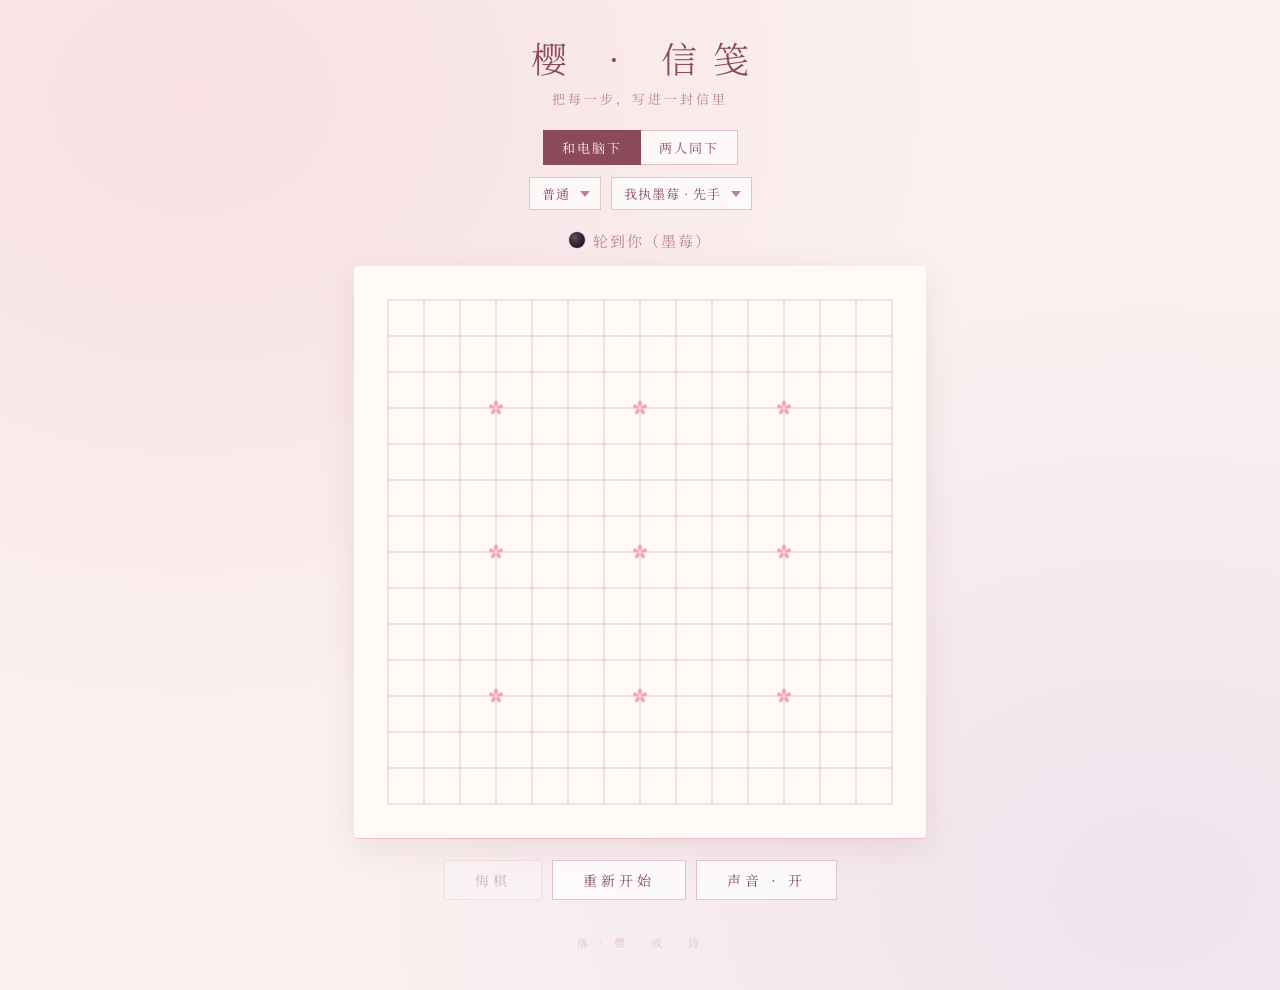
==== index.html @ c0c696ba "落子声换成真实录音「珍珠 · 单响」，胜利声换成八音盒小旋律 - 去掉程序合成的 clack/chime，改用 Freesound CC0 录音（来源登记在 sounds/CREDITS.md） - " ====
<!DOCTYPE html>
<html lang="zh-CN">
<head>
<meta charset="UTF-8">
<meta name="viewport" content="width=device-width, initial-scale=1.0">
<title>樱 · 信笺 · 五子棋</title>
<meta name="description" content="一盘樱花信笺风格的五子棋，可以和电脑下，也可以两人同下。">
<meta name="theme-color" content="#fbf1f0">
<link rel="icon" href="data:image/svg+xml,%3Csvg xmlns='http://www.w3.org/2000/svg' viewBox='0 0 64 64'%3E%3Ccircle cx='32' cy='32' r='26' fill='%236e2240'/%3E%3Cellipse cx='24' cy='22' rx='8' ry='5' fill='%23ffdcea' opacity='.5' transform='rotate(-30 24 22)'/%3E%3C/svg%3E">
<link href="https://fonts.googleapis.com/css2?family=Noto+Serif+SC:wght@300;400;600&display=swap" rel="stylesheet">
<style>
*,*::before,*::after{margin:0;padding:0;box-sizing:border-box}
:root{--bg:#fbf1f0;--ink:#8a4a5c;--soft:#b98593;--line:#e6c3ca;--btn:#8a4a5c;--btnInk:#fbf1f0}
body{min-height:100vh;display:flex;flex-direction:column;align-items:center;padding:36px 16px 40px;overflow-x:hidden;
  background:var(--bg);color:var(--ink);font-family:'Noto Serif SC','Songti SC',serif;
  background-image:radial-gradient(ellipse at 15% 10%,rgba(240,190,200,.35),transparent 50%),radial-gradient(ellipse at 90% 90%,rgba(220,200,230,.35),transparent 50%);
  animation:fadein .9s ease both}
@keyframes fadein{from{opacity:0;transform:translateY(8px)}to{opacity:1;transform:none}}
.title{font-size:36px;font-weight:300;letter-spacing:16px;text-indent:16px;user-select:none;line-height:1.2;text-align:center}
.sub{font-size:13px;letter-spacing:3px;color:var(--soft);margin:10px 0 22px;text-align:center}
.controls{display:flex;flex-direction:column;align-items:center;gap:12px;margin-bottom:16px}
.seg{display:flex}
.seg button{font-family:inherit;font-size:13px;letter-spacing:2px;padding:7px 18px;border:1.5px solid var(--line);background:rgba(255,255,255,.7);color:var(--ink);cursor:pointer;transition:background .2s,color .2s;border-radius:0}
.seg button+button{border-left:none}
.seg button.on{background:var(--btn);color:var(--btnInk);border-color:var(--btn)}
.subrow{display:flex;gap:10px;flex-wrap:wrap;justify-content:center}
select{font-family:inherit;font-size:13px;letter-spacing:1px;color:var(--ink);background:rgba(255,255,255,.7);border:1.5px solid var(--line);padding:6px 30px 6px 12px;cursor:pointer;appearance:none;-webkit-appearance:none;border-radius:0;
  background-image:url("data:image/svg+xml,%3Csvg xmlns='http://www.w3.org/2000/svg' width='10' height='6'%3E%3Cpath d='M0 0l5 6 5-6z' fill='%23b98593'/%3E%3C/svg%3E");background-repeat:no-repeat;background-position:right 10px center}
select:focus{outline:none;border-color:var(--ink)}
.status{height:28px;font-size:15px;letter-spacing:2px;color:var(--soft);margin-bottom:12px;display:flex;align-items:center;gap:8px;user-select:none}
.status.win{color:var(--ink);font-size:17px}
.dot{width:16px;height:16px;border-radius:50%;display:inline-block;box-shadow:0 0 0 1px rgba(0,0,0,.08)}
.dot.p1{background:radial-gradient(circle at 35% 35%,#6d4a63,#3e2235 45%,#1c0c17)}
.dot.p2{background:radial-gradient(circle at 35% 35%,#fffdfb,#f6eeee 50%,#d3c4cf)}
.thinking{display:inline-flex;gap:3px;margin-left:2px}
.thinking i{width:4px;height:4px;border-radius:50%;background:var(--soft);animation:blink 1.2s infinite}
.thinking i:nth-child(2){animation-delay:.2s}.thinking i:nth-child(3){animation-delay:.4s}
@keyframes blink{0%,80%,100%{opacity:.2}40%{opacity:1}}
.frame{padding:12px;background:#fffaf8;border-radius:4px;box-shadow:0 1px 0 #e6c3ca,0 10px 34px rgba(140,70,90,.12)}
#board{display:block;width:min(calc(100vw - 56px),548px);height:auto;cursor:pointer;touch-action:manipulation;border-radius:2px}
.actions{display:flex;gap:10px;margin-top:22px;flex-wrap:wrap;justify-content:center}
.restart{font-family:inherit;font-size:14px;letter-spacing:4px;padding:9px 30px;border:1.5px solid var(--line);background:rgba(255,255,255,.7);color:var(--ink);cursor:pointer;transition:background .2s,color .2s}
@media(max-width:440px){.restart{padding:8px 16px;letter-spacing:2px;font-size:13px}}
.restart:disabled{opacity:.35;cursor:default}
.restart:not(:disabled):hover{background:var(--btn);color:var(--btnInk);border-color:var(--btn)}
.footer{margin-top:34px;font-size:11px;letter-spacing:4px;color:var(--line);user-select:none}
.hidden{display:none!important}
</style>
</head>
<body>
<div class="title">樱 · 信笺</div>
<div class="sub">把每一步，写进一封信里</div>

<div class="controls">
  <div class="seg" id="modeSeg"><button class="on" data-m="pvc">和电脑下</button><button data-m="pvp">两人同下</button></div>
  <div class="subrow" id="pvcOpts">
    <select id="diff"><option value="easy">简单</option><option value="medium" selected>普通</option><option value="hard">困难</option></select>
    <select id="side"><option value="1" selected>我执墨莓 · 先手</option><option value="2">我执珍珠 · 后手</option></select>
  </div>
</div>

<div class="status" id="status"></div>
<div class="frame"><canvas id="board" aria-label="五子棋棋盘"></canvas></div>
<div class="actions"><button class="restart" id="undo">悔棋</button><button class="restart" id="restart">重新开始</button><button class="restart" id="sound">声音 · 开</button></div>
<div class="footer">落 · 樱 · 成 · 诗</div>

<script>
// ================= 基础 =================
const SIZE=15,CELL=36,PAD=22,R0=14;
const cv=document.getElementById('board'),ctx=cv.getContext('2d');
const DPR=Math.min(2,window.devicePixelRatio||1),total=CELL*(SIZE-1)+PAD*2;
cv.width=cv.height=total*DPR;ctx.scale(DPR,DPR);
const NAMES=['墨莓','珍珠'];
let touchPending=null,gid=0,grid,cur,over,winLine,hover,busy,moves,winT=0,parts=[],mode='pvc';
const P=(r,c)=>({x:PAD+c*CELL,y:PAD+r*CELL});
const rand=(a,b)=>a+Math.random()*(b-a);
const human=()=>+document.getElementById('side').value;
const aiColor=()=>3-human();

// ================= 樱花信笺：画法 =================
const fibers=[];for(let i=0;i<700;i++)fibers.push([Math.random()*total,Math.random()*total,Math.random()*8+2,Math.random()*3,Math.random()*.06]);
function drawBg(){
  ctx.fillStyle='#fffaf8';ctx.fillRect(0,0,total,total);
  ctx.lineWidth=.6;for(const[x,y,l,a,o]of fibers){ctx.strokeStyle=`rgba(200,140,150,${o})`;ctx.beginPath();ctx.moveTo(x,y);ctx.lineTo(x+Math.cos(a)*l,y+Math.sin(a)*l);ctx.stroke()}
  ctx.strokeStyle='rgba(170,100,120,.42)';ctx.lineWidth=.8;
  for(let i=0;i<SIZE;i++){const p=PAD+i*CELL;ctx.beginPath();ctx.moveTo(PAD,p);ctx.lineTo(total-PAD,p);ctx.stroke();ctx.beginPath();ctx.moveTo(p,PAD);ctx.lineTo(p,total-PAD);ctx.stroke()}
  for(const r of[3,7,11])for(const c of[3,7,11]){const{x,y}=P(r,c);petalFlower(x,y,4.6,'#f2a7b8')}
}
// 真珍珠：柔光 + 彩虹晕 + 边缘反光；影子单独画，避免压到相邻棋子
function blob(x,y,r,col,a){const b=ctx.createRadialGradient(x,y,0,x,y,r);b.addColorStop(0,col.replace('A',a));b.addColorStop(1,col.replace('A',0));ctx.fillStyle=b;ctx.fillRect(x-r,y-r,r*2,r*2)}
// lift：0＝贴在纸上，1＝还在半空（影子更远、更散、更淡）
function drawShadow(x,y,p,s,lift=0){const R=R0*s,t=p===1?'70,25,45':'150,110,130',off=1+lift*1.6,sp=1+lift*.35,a=1-lift*.55;
  const sx=x+R*.18*off,sy=y+R*.26*off,sg=ctx.createRadialGradient(sx,sy,R*.3,sx,sy,R*1.25*sp);
  sg.addColorStop(0,`rgba(${t},${.30*a})`);sg.addColorStop(.6,`rgba(${t},${.12*a})`);sg.addColorStop(1,`rgba(${t},0)`);ctx.fillStyle=sg;ctx.beginPath();ctx.ellipse(sx,sy,R*1.25*sp,R*1.1*sp,0,0,7);ctx.fill();
  if(lift>.6)return;const cx=x+R*.05,cy=y+R*.12,cg=ctx.createRadialGradient(cx,cy,R*.75,cx,cy,R*1.04);cg.addColorStop(0,`rgba(${t},${.35*(1-lift/.6)})`);cg.addColorStop(1,`rgba(${t},0)`);ctx.fillStyle=cg;ctx.beginPath();ctx.arc(cx,cy,R*1.04,0,7);ctx.fill()}
function drawStone(x,y,p,s){const R=R0*s;
  ctx.save();ctx.beginPath();ctx.arc(x,y,R,0,7);ctx.clip();
  const base=ctx.createRadialGradient(x-R*.35,y-R*.4,R*.1,x,y,R*1.05);
  if(p===1){base.addColorStop(0,'#6d4a63');base.addColorStop(.45,'#3e2235');base.addColorStop(1,'#1c0c17')}
  else{base.addColorStop(0,'#fffdfb');base.addColorStop(.5,'#f6eeee');base.addColorStop(.85,'#e6d9df');base.addColorStop(1,'#d3c4cf')}
  ctx.fillStyle=base;ctx.fillRect(x-R,y-R,R*2,R*2);
  ctx.globalCompositeOperation=p===1?'screen':'soft-light';const k=p===1?1:1.6;
  blob(x+R*.35,y-R*.15,R*.75,'rgba(120,200,190,A)',.22*k);blob(x-R*.4,y+R*.35,R*.8,'rgba(230,140,190,A)',.25*k);blob(x+R*.25,y+R*.45,R*.6,'rgba(170,150,240,A)',.2*k);
  ctx.globalCompositeOperation='source-over';
  const rim=ctx.createRadialGradient(x-R*.1,y-R*.1,R*.7,x,y,R);rim.addColorStop(0,'rgba(255,240,245,0)');rim.addColorStop(1,p===1?'rgba(255,200,225,.22)':'rgba(255,255,255,.35)');ctx.fillStyle=rim;ctx.fillRect(x-R,y-R,R*2,R*2);
  blob(x-R*.32,y-R*.38,R*.55,'rgba(255,255,255,A)',p===1?.35:.75);blob(x-R*.36,y-R*.42,R*.13,'rgba(255,255,255,A)',p===1?.85:1);
  ctx.restore()}
function petal(x,y,s,col){ctx.fillStyle=col;ctx.beginPath();ctx.moveTo(x,y+s);ctx.bezierCurveTo(x-s*.9,y+s*.2,x-s*.6,y-s*.8,x-s*.18,y-s);ctx.lineTo(x,y-s*.7);ctx.lineTo(x+s*.18,y-s);ctx.bezierCurveTo(x+s*.6,y-s*.8,x+s*.9,y+s*.2,x,y+s);ctx.fill()}
function petalFlower(x,y,s,col){ctx.save();ctx.translate(x,y);for(let k=0;k<5;k++){ctx.save();ctx.rotate(k*Math.PI*2/5);petal(0,-s*.9,s*.75,col);ctx.restore()}ctx.fillStyle='#fff3c4';ctx.beginPath();ctx.arc(0,0,s*.25,0,7);ctx.fill();ctx.restore()}
function drawWinLine(a,b,t){ctx.save();ctx.strokeStyle='rgba(214,110,138,.8)';ctx.lineWidth=2;ctx.lineCap='round';ctx.beginPath();ctx.moveTo(a.x,a.y);
  const L=Math.hypot(b.x-a.x,b.y-a.y),nx=-(b.y-a.y)/L,ny=(b.x-a.x)/L,n=24;
  for(let i=1;i<=n*t;i++){const k=i/n,w=Math.sin(k*Math.PI*4)*4;ctx.lineTo(a.x+(b.x-a.x)*k+nx*w,a.y+(b.y-a.y)*k+ny*w)}ctx.stroke();ctx.restore()}
function spawnPetals(x,y,first){
  if(first)for(let i=0;i<46;i++)parts.push({x:rand(-60,total),y:rand(-total*.6,-10),vx:rand(15,45),vy:rand(30,70),rot:rand(0,6),vr:rand(-2,2),life:rand(5,7),sz:rand(4,7),col:['#f7b7c6','#f2a0b5','#fcd3dc','#ecc0d6'][i%4]});
  for(let i=0;i<5;i++)parts.push({x,y,vx:rand(-50,50),vy:rand(-60,-10),rot:rand(0,6),vr:rand(-3,3),life:rand(1.5,2.5),sz:rand(3,5),col:'#f2a0b5'})}

// ================= 绘制循环（只在有动画时跑） =================
let raf=null,lastT=0;
function needAnim(t){return parts.length>0||(moves.length&&t-moves[moves.length-1].t<400)||(winLine&&t-winT<4000)}
function frame(t){
  const dt=lastT?Math.min(.05,(t-lastT)/1000):0;lastT=t;
  drawBg();
  const drawn=[];
  for(const m of moves){const{x,y}=P(m.r,m.c);let s=1;const age=Math.max(0,(t-m.t)/1000);
    let lift=0;if(age<.28){const k=age/.28,e=1-Math.pow(1-k,3);s=1.1-.1*e;lift=1-e}
    if(winLine&&winT){const i=winLine.findIndex(w=>w.r===m.r&&w.c===m.c);if(i>=0){const wt=(t-winT)/1000-i*.12;if(wt>0&&wt<3)s*=1+.12*Math.sin(wt*5)*(1-wt/3)}}
    drawn.push([x,y,m.p,s,lift])}
  for(const[x,y,p,s,l]of drawn)drawShadow(x,y,p,s,l);
  for(const[x,y,p,s,l]of drawn)drawStone(x,y-l*4,p,s);
  if(moves.length&&!winLine){const m=moves[moves.length-1],{x,y}=P(m.r,m.c);ctx.fillStyle='#e8899e';ctx.beginPath();ctx.arc(x,y,2.6,0,7);ctx.fill()}
  if(hover&&canPlay()&&!grid[hover.r][hover.c]){const{x,y}=P(hover.r,hover.c);ctx.globalAlpha=touchPending?.6:.4;drawShadow(x,y,cur,.9);drawStone(x,y,cur,.9);ctx.globalAlpha=1;
    if(touchPending){ctx.strokeStyle='rgba(214,110,138,.75)';ctx.lineWidth=1.5;ctx.setLineDash([3,3]);ctx.beginPath();ctx.arc(x,y,R0+4,0,7);ctx.stroke();ctx.setLineDash([])}}
  if(winLine)drawWinLine(P(winLine[0].r,winLine[0].c),P(winLine[4].r,winLine[4].c),Math.min(1,(t-winT)/900));
  for(const p of parts){p.life-=dt;p.x+=p.vx*dt;p.y+=p.vy*dt;p.rot+=p.vr*dt;p.vx+=Math.sin(t/500+p.y*.02)*.8;
    ctx.globalAlpha=Math.max(0,Math.min(1,p.life));ctx.save();ctx.translate(p.x,p.y);ctx.rotate(p.rot);petal(0,0,p.sz,p.col);ctx.restore();ctx.globalAlpha=1}
  parts=parts.filter(p=>p.life>0);
  raf=needAnim(t)?requestAnimationFrame(frame):null;if(!raf)lastT=0}
function kick(){if(!raf)raf=requestAnimationFrame(frame)}

// ================= 规则 =================
const DIRS=[[0,1],[1,0],[1,1],[1,-1]];
function checkWin(r,c,p){for(const[dr,dc]of DIRS){const cells=[{r,c}];for(const s of[1,-1]){let nr=r+dr*s,nc=c+dc*s;while(nr>=0&&nr<SIZE&&nc>=0&&nc<SIZE&&grid[nr][nc]===p){cells.push({r:nr,c:nc});nr+=dr*s;nc+=dc*s}}if(cells.length>=5){cells.sort((a,b)=>a.r-b.r||a.c-b.c);return cells}}return null}
function canPlay(){return!over&&!busy&&(mode==='pvp'||cur===human())}
function setStatus(){const el=document.getElementById('status');el.classList.toggle('win',over&&!!winLine);
  if(!over){const who=mode==='pvc'?(cur===human()?'轮到你（'+NAMES[cur-1]+'）':NAMES[cur-1]+'在想'):'轮到'+NAMES[cur-1];
    el.innerHTML=`<span class="dot p${cur}"></span> ${touchPending?'再点一次，落在这里':who}`+(busy?'<span class="thinking"><i></i><i></i><i></i></span>':'')}
  else if(winLine){const w=grid[winLine[0].r][winLine[0].c];el.innerHTML=`<span class="dot p${w}"></span> `+(mode==='pvc'?(w===human()?'你赢啦！':NAMES[w-1]+'赢了，再来一局吧'):NAMES[w-1]+'赢啦！')}
  else el.textContent='平局';
  const h=human();document.getElementById('undo').disabled=!(mode==='pvc'?moves.some(m=>m.p===h):moves.length)}
function reset(){
  gid++;grid=Array.from({length:SIZE},()=>Array(SIZE).fill(0));cur=1;over=false;winLine=null;hover=null;touchPending=null;busy=false;moves=[];winT=0;parts=[];
  setStatus();kick();
  if(mode==='pvc'&&aiColor()===1)thinkThen()}
function place(r,c){
  touchPending=null;grid[r][c]=cur;moves.push({r,c,p:cur,t:performance.now()});setTimeout(clack,90);
  const w=checkWin(r,c,cur);
  if(w){over=true;winLine=w.slice(0,5);winT=performance.now();chime();winLine.forEach((x,i)=>setTimeout(()=>{if(winLine){const p=P(x.r,x.c);spawnPetals(p.x,p.y,i===0);kick()}},i*120))}
  else if(moves.length===SIZE*SIZE)over=true;
  else cur=3-cur;
  setStatus();kick();
  if(!over&&mode==='pvc'&&cur===aiColor())thinkThen()}
function thinkThen(){busy=true;setStatus();const id=gid;setTimeout(()=>{if(id===gid)aiMove()},420)}

function toGrid(e){const rc=cv.getBoundingClientRect(),mx=(e.clientX-rc.left)*(total/rc.width),my=(e.clientY-rc.top)*(total/rc.height),c=Math.round((mx-PAD)/CELL),r=Math.round((my-PAD)/CELL);return r<0||r>=SIZE||c<0||c>=SIZE?null:{r,c}}
cv.addEventListener('mousemove',e=>{const g=toGrid(e);if(g?.r!==hover?.r||g?.c!==hover?.c){hover=g;if(!raf){raf=requestAnimationFrame(frame)}}});
cv.addEventListener('mouseleave',()=>{hover=null;kick()});
cv.addEventListener('pointerup',e=>{if(e.pointerType==='mouse'&&e.button!==0)return;if(!canPlay())return;const g=toGrid(e);if(!g||grid[g.r][g.c])return;
  if(e.pointerType!=='mouse'&&(!touchPending||touchPending.r!==g.r||touchPending.c!==g.c)){touchPending=g;hover=g;setStatus();kick();return}
  hover=null;place(g.r,g.c)});

// ================= 声音（真实录音，见 sounds/CREDITS.md） =================
let soundOn=true;try{soundOn=localStorage.getItem('gomoku-sound')!=='off'}catch(e){}
const POOL={},unlocked={v:false};
function pool(f){if(!POOL[f]){POOL[f]=[];for(let i=0;i<5;i++){const a=new Audio('sounds/'+f+'.mp3');a.preload='auto';a.preservesPitch=false;a.webkitPreservesPitch=false;POOL[f].push(a)}}return POOL[f]}
function sfx(f,vol,rate){if(!soundOn)return;const ps=pool(f),a=ps.find(x=>x.paused||x.ended)||ps[0];try{a.pause();a.currentTime=0}catch(e){}a._live=true;a.muted=false;a.volume=vol;a.playbackRate=rate;a.play().catch(()=>{})}
// iPhone 要求声音第一次由手指触发：第一次点击时把所有声音静音播一下，之后电脑落子也能出声
function unlockAudio(){if(unlocked.v)return;unlocked.v=true;['pearlTap','musicbox'].forEach(f=>pool(f).forEach(a=>{a.muted=true;const p=a.play();const done=()=>{if(a._live)return;a.pause();a.currentTime=0;a.muted=false};p&&p.then?p.then(done,done):done()}))}
addEventListener('pointerdown',unlockAudio,{once:false,passive:true});
function clack(){sfx('pearlTap',.6,.94+Math.random()*.14)}
function chime(){[1,1.25,1.5,2,2.5].forEach((r,i)=>setTimeout(()=>sfx('musicbox',.7,r*.75),250+i*150))}
function syncSound(){document.getElementById('sound').textContent=soundOn?'声音 · 开':'声音 · 关'}

// ================= 悔棋：和电脑下时退回到你上一步之前 =================
function undo(){if(!moves.length)return;
  if(mode==='pvc'){const h=human();if(!moves.some(m=>m.p===h))return;while(moves[moves.length-1].p!==h)moves.pop();moves.pop();cur=h}
  else cur=moves.pop().p;
  gid++;busy=false;grid=Array.from({length:SIZE},()=>Array(SIZE).fill(0));for(const m of moves){grid[m.r][m.c]=m.p;m.t=0}
  over=false;winLine=null;winT=0;parts=[];touchPending=null;hover=null;setStatus();kick()}

// ================= 电脑（沿用原版 AI 与难度） =================
function scoreLine(p){let score=0;const opp=3-p;for(const[dr,dc]of DIRS)for(let r=0;r<SIZE;r++)for(let c=0;c<SIZE;c++){let mine=0,blocked=false;for(let i=0;i<5;i++){const nr=r+dr*i,nc=c+dc*i;if(nr<0||nr>=SIZE||nc<0||nc>=SIZE){blocked=true;break}if(grid[nr][nc]===p)mine++;else if(grid[nr][nc]===opp){blocked=true;break}}if(blocked||mine===0)continue;const br=r-dr,bc=c-dc,ar=r+dr*5,ac=c+dc*5,bo=br>=0&&br<SIZE&&bc>=0&&bc<SIZE&&grid[br][bc]===0,ao=ar>=0&&ar<SIZE&&ac>=0&&ac<SIZE&&grid[ar][ac]===0;if(!bo&&!ao)continue;score+=patternScore(mine,(bo?1:0)+(ao?1:0))}return score}
function patternScore(c,oe){if(c>=5)return 1000000;if(c===4)return oe===2?500000:50000;if(c===3)return oe===2?50000:5000;if(c===2)return oe===2?5000:500;if(c===1)return oe===2?500:50;return 0}
function evaluate(ac){return scoreLine(ac)-scoreLine(3-ac)*1.2}
function getCandidates(range){const cs=new Set();let hs=false;for(let r=0;r<SIZE;r++)for(let c=0;c<SIZE;c++){if(grid[r][c]){hs=true;for(let dr=-range;dr<=range;dr++)for(let dc=-range;dc<=range;dc++){const nr=r+dr,nc=c+dc;if(nr>=0&&nr<SIZE&&nc>=0&&nc<SIZE&&grid[nr][nc]===0)cs.add(nr*SIZE+nc)}}}if(!hs)return[{r:7,c:7}];return[...cs].map(i=>({r:Math.floor(i/SIZE),c:i%SIZE}))}
function quickScore(r,c,ac){grid[r][c]=ac;const a=scoreLine(ac);grid[r][c]=3-ac;const d=scoreLine(3-ac);grid[r][c]=0;return a+d}
function minimax(depth,alpha,beta,maxim,ac){
  if(depth===0)return evaluate(ac);const cs=getCandidates(1);if(!cs.length)return evaluate(ac);
  cs.sort((a,b)=>quickScore(b.r,b.c,ac)-quickScore(a.r,a.c,ac));const mv=cs.slice(0,depth>=2?12:20);
  if(maxim){let me=-Infinity;for(const{r,c}of mv){grid[r][c]=ac;if(checkWin(r,c,ac)){grid[r][c]=0;return 1000000+depth}const ev=minimax(depth-1,alpha,beta,false,ac);grid[r][c]=0;me=Math.max(me,ev);alpha=Math.max(alpha,ev);if(beta<=alpha)break}return me}
  const hc=3-ac;let me=Infinity;for(const{r,c}of mv){grid[r][c]=hc;if(checkWin(r,c,hc)){grid[r][c]=0;return-1000000-depth}const ev=minimax(depth-1,alpha,beta,true,ac);grid[r][c]=0;me=Math.min(me,ev);beta=Math.min(beta,ev);if(beta<=alpha)break}return me}
function aiMove(){
  if(over){busy=false;return}
  const ac=aiColor(),diff=document.getElementById('diff').value;let depth,range;
  if(diff==='easy'){depth=1;range=2}else if(diff==='medium'){depth=2;range=1}else{depth=3;range=1}
  const cs=getCandidates(range);let bs=-Infinity,bm=cs[0];
  for(const{r,c}of cs){grid[r][c]=ac;if(checkWin(r,c,ac)){grid[r][c]=0;bm={r,c};bs=Infinity;break}grid[r][c]=0}
  if(bs<Infinity)for(const{r,c}of cs){grid[r][c]=3-ac;if(checkWin(r,c,3-ac)){grid[r][c]=0;bm={r,c};bs=Infinity;break}grid[r][c]=0}
  if(bs<Infinity){cs.sort((a,b)=>quickScore(b.r,b.c,ac)-quickScore(a.r,a.c,ac));const mv=cs.slice(0,diff==='hard'?15:diff==='medium'?12:10);
    for(const{r,c}of mv){grid[r][c]=ac;if(checkWin(r,c,ac)){grid[r][c]=0;bm={r,c};break}const s=minimax(depth-1,-Infinity,Infinity,false,ac);grid[r][c]=0;if(s>bs){bs=s;bm={r,c}}}}
  busy=false;place(bm.r,bm.c)}

// ================= 控件 =================
document.getElementById('modeSeg').onclick=e=>{const b=e.target.closest('button');if(!b||b.dataset.m===mode)return;mode=b.dataset.m;
  document.querySelectorAll('#modeSeg button').forEach(x=>x.classList.toggle('on',x===b));document.getElementById('pvcOpts').classList.toggle('hidden',mode!=='pvc');reset()};
document.getElementById('diff').onchange=reset;
document.getElementById('side').onchange=reset;
document.getElementById('restart').onclick=reset;
document.getElementById('undo').onclick=undo;
document.getElementById('sound').onclick=()=>{soundOn=!soundOn;try{localStorage.setItem('gomoku-sound',soundOn?'on':'off')}catch(e){}syncSound();if(soundOn)clack()};
syncSound();
reset();
</script>
</body>
</html>
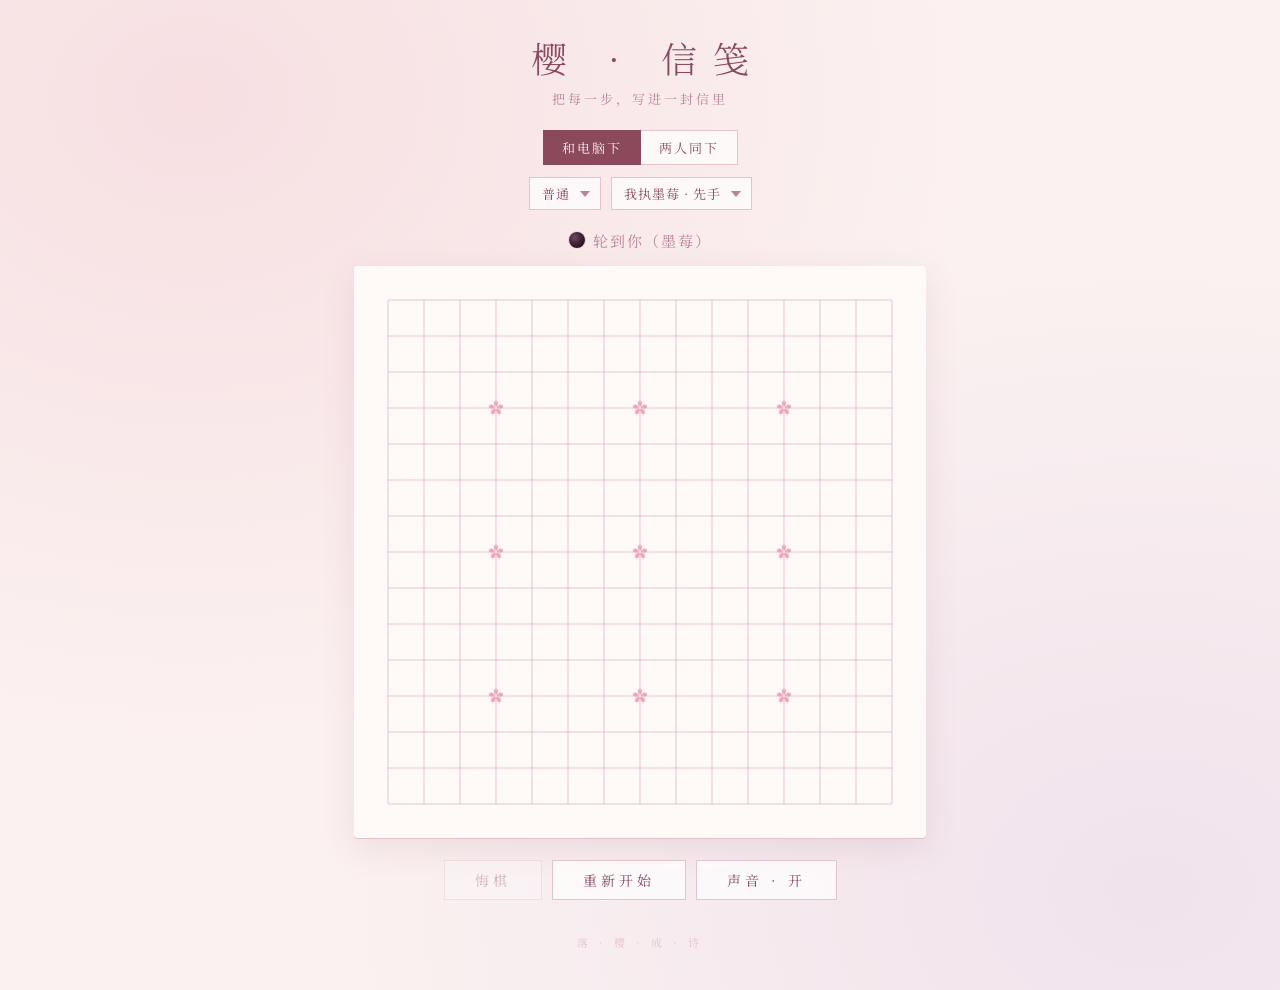
==== commit 0fa6b76b: "声音换成一整套珍珠：落子小弹跳、悔棋拾起、重开收珠子；胜利声暂时去掉 - 落子：同一颗珠子落地后的五下小弹跳（干净版），随机挑一下，墨莓低珍珠高，对准落到纸面的时刻 - 悔棋新增「拾起」，重开新增「收" ====
--- a/index.html
+++ b/index.html
@@ -148,11 +148,12 @@
   else el.textContent='平局';
   const h=human();document.getElementById('undo').disabled=!(mode==='pvc'?moves.some(m=>m.p===h):moves.length)}
 function reset(){
+  if(moves&&moves.length)sfx('pearlGather',.8,1);
   gid++;grid=Array.from({length:SIZE},()=>Array(SIZE).fill(0));cur=1;over=false;winLine=null;hover=null;touchPending=null;busy=false;moves=[];winT=0;parts=[];
   setStatus();kick();
   if(mode==='pvc'&&aiColor()===1)thinkThen()}
 function place(r,c){
-  touchPending=null;grid[r][c]=cur;moves.push({r,c,p:cur,t:performance.now()});setTimeout(clack,90);
+  touchPending=null;grid[r][c]=cur;moves.push({r,c,p:cur,t:performance.now()});{const p=cur;setTimeout(()=>clack(p),150)}
   const w=checkWin(r,c,cur);
   if(w){over=true;winLine=w.slice(0,5);winT=performance.now();chime();winLine.forEach((x,i)=>setTimeout(()=>{if(winLine){const p=P(x.r,x.c);spawnPetals(p.x,p.y,i===0);kick()}},i*120))}
   else if(moves.length===SIZE*SIZE)over=true;
@@ -174,10 +175,11 @@
 function pool(f){if(!POOL[f]){POOL[f]=[];for(let i=0;i<5;i++){const a=new Audio('sounds/'+f+'.mp3');a.preload='auto';a.preservesPitch=false;a.webkitPreservesPitch=false;POOL[f].push(a)}}return POOL[f]}
 function sfx(f,vol,rate){if(!soundOn)return;const ps=pool(f),a=ps.find(x=>x.paused||x.ended)||ps[0];try{a.pause();a.currentTime=0}catch(e){}a._live=true;a.muted=false;a.volume=vol;a.playbackRate=rate;a.play().catch(()=>{})}
 // iPhone 要求声音第一次由手指触发：第一次点击时把所有声音静音播一下，之后电脑落子也能出声
-function unlockAudio(){if(unlocked.v)return;unlocked.v=true;['pearlTap','musicbox'].forEach(f=>pool(f).forEach(a=>{a.muted=true;const p=a.play();const done=()=>{if(a._live)return;a.pause();a.currentTime=0;a.muted=false};p&&p.then?p.then(done,done):done()}))}
+function unlockAudio(){if(unlocked.v)return;unlocked.v=true;['pearlDrop1','pearlDrop2','pearlDrop3','pearlDrop4','pearlDrop5','pearlPick','pearlGather'].forEach(f=>pool(f).forEach(a=>{a.muted=true;const p=a.play();const done=()=>{if(a._live)return;a.pause();a.currentTime=0;a.muted=false};p&&p.then?p.then(done,done):done()}))}
 addEventListener('pointerdown',unlockAudio,{once:false,passive:true});
-function clack(){sfx('pearlTap',.6,.94+Math.random()*.14)}
-function chime(){[1,1.25,1.5,2,2.5].forEach((r,i)=>setTimeout(()=>sfx('musicbox',.7,r*.75),250+i*150))}
+// 落子：珠子落地后的一下小弹跳，五个里随机挑；墨莓低一点、珍珠高一点；150ms 对准珍珠落到纸面的那一刻
+function clack(p){sfx('pearlDrop'+(1+Math.floor(Math.random()*5)),.8,(p===1?.95:1.04)+(Math.random()-.5)*.04)}
+function chime(){} // 胜利/失败声还在挑，暂时只有樱花飘落
 function syncSound(){document.getElementById('sound').textContent=soundOn?'声音 · 开':'声音 · 关'}
 
 // ================= 悔棋：和电脑下时退回到你上一步之前 =================
@@ -185,7 +187,7 @@
   if(mode==='pvc'){const h=human();if(!moves.some(m=>m.p===h))return;while(moves[moves.length-1].p!==h)moves.pop();moves.pop();cur=h}
   else cur=moves.pop().p;
   gid++;busy=false;grid=Array.from({length:SIZE},()=>Array(SIZE).fill(0));for(const m of moves){grid[m.r][m.c]=m.p;m.t=0}
-  over=false;winLine=null;winT=0;parts=[];touchPending=null;hover=null;setStatus();kick()}
+  over=false;winLine=null;winT=0;parts=[];touchPending=null;hover=null;sfx('pearlPick',.7,1);setStatus();kick()}
 
 // ================= 电脑（沿用原版 AI 与难度） =================
 function scoreLine(p){let score=0;const opp=3-p;for(const[dr,dc]of DIRS)for(let r=0;r<SIZE;r++)for(let c=0;c<SIZE;c++){let mine=0,blocked=false;for(let i=0;i<5;i++){const nr=r+dr*i,nc=c+dc*i;if(nr<0||nr>=SIZE||nc<0||nc>=SIZE){blocked=true;break}if(grid[nr][nc]===p)mine++;else if(grid[nr][nc]===opp){blocked=true;break}}if(blocked||mine===0)continue;const br=r-dr,bc=c-dc,ar=r+dr*5,ac=c+dc*5,bo=br>=0&&br<SIZE&&bc>=0&&bc<SIZE&&grid[br][bc]===0,ao=ar>=0&&ar<SIZE&&ac>=0&&ac<SIZE&&grid[ar][ac]===0;if(!bo&&!ao)continue;score+=patternScore(mine,(bo?1:0)+(ao?1:0))}return score}
@@ -216,7 +218,7 @@
 document.getElementById('side').onchange=reset;
 document.getElementById('restart').onclick=reset;
 document.getElementById('undo').onclick=undo;
-document.getElementById('sound').onclick=()=>{soundOn=!soundOn;try{localStorage.setItem('gomoku-sound',soundOn?'on':'off')}catch(e){}syncSound();if(soundOn)clack()};
+document.getElementById('sound').onclick=()=>{soundOn=!soundOn;try{localStorage.setItem('gomoku-sound',soundOn?'on':'off')}catch(e){}syncSound();if(soundOn)clack(1)};
 syncSound();
 reset();
 </script>
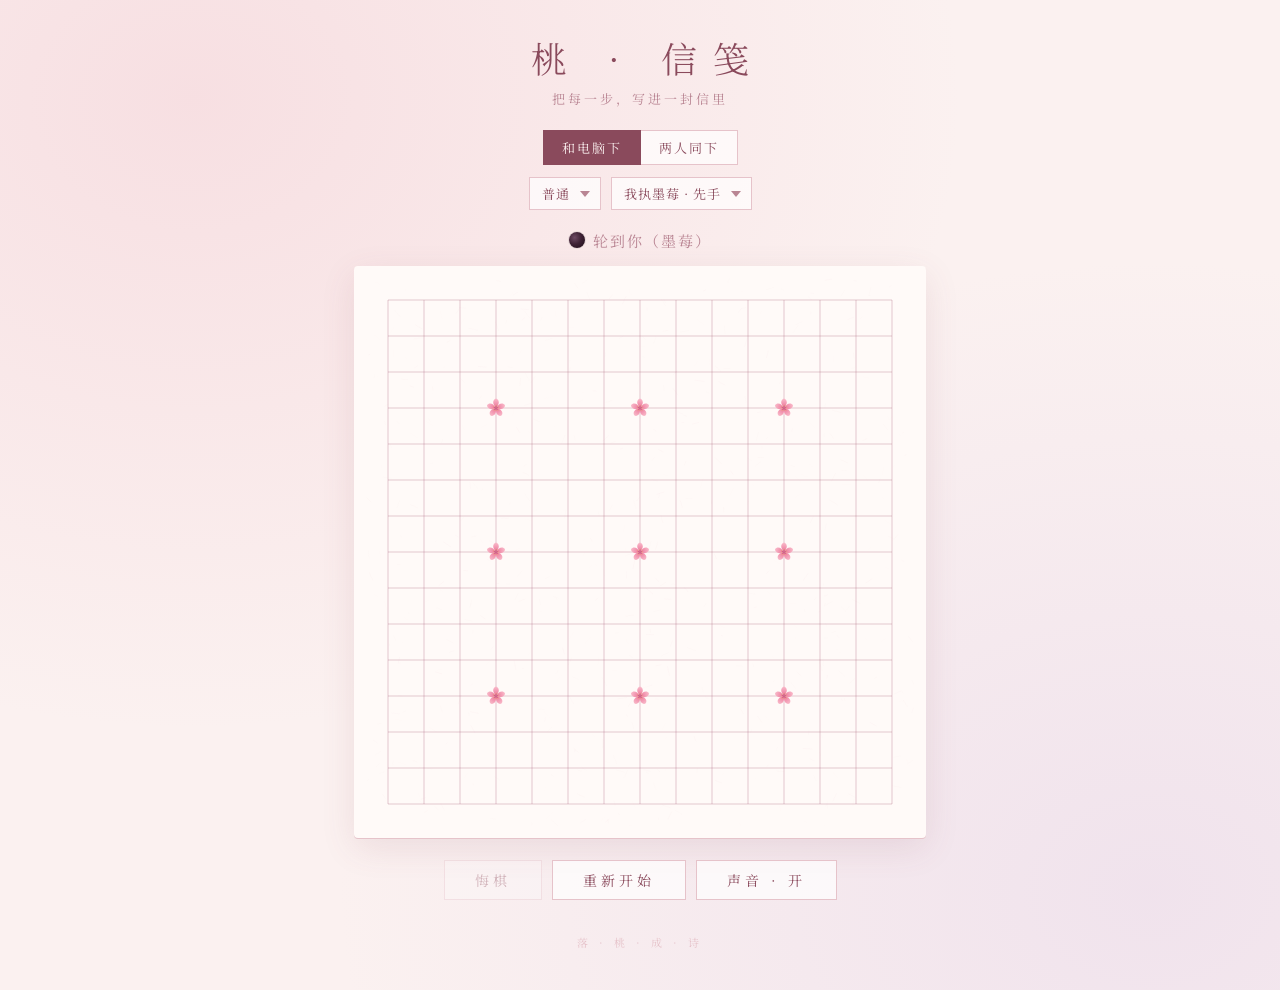
==== commit 1dd54fd3: "樱花改成中式桃花，加上古筝赢/输声 - 花：樱花换成桃花（圆瓣微尖、深粉花心带花蕊），标题「桃 · 信笺」、页脚「落 · 桃 · 成 · 诗」 - 赢：古筝 D 羽调五声音阶一段轻拨；输（人机模式电脑" ====
--- a/index.html
+++ b/index.html
@@ -3,8 +3,8 @@
 <head>
 <meta charset="UTF-8">
 <meta name="viewport" content="width=device-width, initial-scale=1.0">
-<title>樱 · 信笺 · 五子棋</title>
-<meta name="description" content="一盘樱花信笺风格的五子棋，可以和电脑下，也可以两人同下。">
+<title>桃 · 信笺 · 五子棋</title>
+<meta name="description" content="一盘桃花信笺风格的五子棋，可以和电脑下，也可以两人同下。">
 <meta name="theme-color" content="#fbf1f0">
 <link rel="icon" href="data:image/svg+xml,%3Csvg xmlns='http://www.w3.org/2000/svg' viewBox='0 0 64 64'%3E%3Ccircle cx='32' cy='32' r='26' fill='%236e2240'/%3E%3Cellipse cx='24' cy='22' rx='8' ry='5' fill='%23ffdcea' opacity='.5' transform='rotate(-30 24 22)'/%3E%3C/svg%3E">
 <link href="https://fonts.googleapis.com/css2?family=Noto+Serif+SC:wght@300;400;600&display=swap" rel="stylesheet">
@@ -48,7 +48,7 @@
 </style>
 </head>
 <body>
-<div class="title">樱 · 信笺</div>
+<div class="title">桃 · 信笺</div>
 <div class="sub">把每一步，写进一封信里</div>
 
 <div class="controls">
@@ -62,7 +62,7 @@
 <div class="status" id="status"></div>
 <div class="frame"><canvas id="board" aria-label="五子棋棋盘"></canvas></div>
 <div class="actions"><button class="restart" id="undo">悔棋</button><button class="restart" id="restart">重新开始</button><button class="restart" id="sound">声音 · 开</button></div>
-<div class="footer">落 · 樱 · 成 · 诗</div>
+<div class="footer">落 · 桃 · 成 · 诗</div>
 
 <script>
 // ================= 基础 =================
@@ -77,14 +77,14 @@
 const human=()=>+document.getElementById('side').value;
 const aiColor=()=>3-human();
 
-// ================= 樱花信笺：画法 =================
+// ================= 桃花信笺：画法 =================
 const fibers=[];for(let i=0;i<700;i++)fibers.push([Math.random()*total,Math.random()*total,Math.random()*8+2,Math.random()*3,Math.random()*.06]);
 function drawBg(){
   ctx.fillStyle='#fffaf8';ctx.fillRect(0,0,total,total);
   ctx.lineWidth=.6;for(const[x,y,l,a,o]of fibers){ctx.strokeStyle=`rgba(200,140,150,${o})`;ctx.beginPath();ctx.moveTo(x,y);ctx.lineTo(x+Math.cos(a)*l,y+Math.sin(a)*l);ctx.stroke()}
   ctx.strokeStyle='rgba(170,100,120,.42)';ctx.lineWidth=.8;
   for(let i=0;i<SIZE;i++){const p=PAD+i*CELL;ctx.beginPath();ctx.moveTo(PAD,p);ctx.lineTo(total-PAD,p);ctx.stroke();ctx.beginPath();ctx.moveTo(p,PAD);ctx.lineTo(p,total-PAD);ctx.stroke()}
-  for(const r of[3,7,11])for(const c of[3,7,11]){const{x,y}=P(r,c);petalFlower(x,y,4.6,'#f2a7b8')}
+  for(const r of[3,7,11])for(const c of[3,7,11]){const{x,y}=P(r,c);petalFlower(x,y,5.6)}
 }
 // 真珍珠：柔光 + 彩虹晕 + 边缘反光；影子单独画，避免压到相邻棋子
 function blob(x,y,r,col,a){const b=ctx.createRadialGradient(x,y,0,x,y,r);b.addColorStop(0,col.replace('A',a));b.addColorStop(1,col.replace('A',0));ctx.fillStyle=b;ctx.fillRect(x-r,y-r,r*2,r*2)}
@@ -105,14 +105,19 @@
   const rim=ctx.createRadialGradient(x-R*.1,y-R*.1,R*.7,x,y,R);rim.addColorStop(0,'rgba(255,240,245,0)');rim.addColorStop(1,p===1?'rgba(255,200,225,.22)':'rgba(255,255,255,.35)');ctx.fillStyle=rim;ctx.fillRect(x-R,y-R,R*2,R*2);
   blob(x-R*.32,y-R*.38,R*.55,'rgba(255,255,255,A)',p===1?.35:.75);blob(x-R*.36,y-R*.42,R*.13,'rgba(255,255,255,A)',p===1?.85:1);
   ctx.restore()}
-function petal(x,y,s,col){ctx.fillStyle=col;ctx.beginPath();ctx.moveTo(x,y+s);ctx.bezierCurveTo(x-s*.9,y+s*.2,x-s*.6,y-s*.8,x-s*.18,y-s);ctx.lineTo(x,y-s*.7);ctx.lineTo(x+s*.18,y-s);ctx.bezierCurveTo(x+s*.6,y-s*.8,x+s*.9,y+s*.2,x,y+s);ctx.fill()}
-function petalFlower(x,y,s,col){ctx.save();ctx.translate(x,y);for(let k=0;k<5;k++){ctx.save();ctx.rotate(k*Math.PI*2/5);petal(0,-s*.9,s*.75,col);ctx.restore()}ctx.fillStyle='#fff3c4';ctx.beginPath();ctx.arc(0,0,s*.25,0,7);ctx.fill();ctx.restore()}
+// 桃花瓣：圆、瓣尖微尖（樱花瓣尖有缺口，桃花没有）
+function petal(x,y,s,col){ctx.fillStyle=col;ctx.beginPath();ctx.moveTo(x,y+s);ctx.bezierCurveTo(x-s*1.0,y+s*.25,x-s*.7,y-s*.85,x,y-s);ctx.bezierCurveTo(x+s*.7,y-s*.85,x+s*1.0,y+s*.25,x,y+s);ctx.fill()}
+// 星位上的一朵桃花：花心深粉、向外变浅，加一圈花蕊
+function petalFlower(x,y,s){ctx.save();ctx.translate(x,y);
+  for(let k=0;k<5;k++){ctx.save();ctx.rotate(k*Math.PI*2/5);const g=ctx.createRadialGradient(0,0,s*.1,0,0,s*1.7);g.addColorStop(0,'#d9577f');g.addColorStop(.3,'#f08aa8');g.addColorStop(1,'#f9bccb');petal(0,-s*.9,s*.78,g);ctx.restore()}
+  ctx.strokeStyle='#c94d74';ctx.lineWidth=.45;ctx.fillStyle='#f5cf6a';for(let k=0;k<9;k++){const a=k*Math.PI*2/9+.2,l=s*(.42+.12*(k%2));ctx.beginPath();ctx.moveTo(0,0);ctx.lineTo(Math.cos(a)*l,Math.sin(a)*l);ctx.stroke();ctx.beginPath();ctx.arc(Math.cos(a)*l,Math.sin(a)*l,s*.07,0,7);ctx.fill()}
+  ctx.restore()}
 function drawWinLine(a,b,t){ctx.save();ctx.strokeStyle='rgba(214,110,138,.8)';ctx.lineWidth=2;ctx.lineCap='round';ctx.beginPath();ctx.moveTo(a.x,a.y);
   const L=Math.hypot(b.x-a.x,b.y-a.y),nx=-(b.y-a.y)/L,ny=(b.x-a.x)/L,n=24;
   for(let i=1;i<=n*t;i++){const k=i/n,w=Math.sin(k*Math.PI*4)*4;ctx.lineTo(a.x+(b.x-a.x)*k+nx*w,a.y+(b.y-a.y)*k+ny*w)}ctx.stroke();ctx.restore()}
 function spawnPetals(x,y,first){
-  if(first)for(let i=0;i<46;i++)parts.push({x:rand(-60,total),y:rand(-total*.6,-10),vx:rand(15,45),vy:rand(30,70),rot:rand(0,6),vr:rand(-2,2),life:rand(5,7),sz:rand(4,7),col:['#f7b7c6','#f2a0b5','#fcd3dc','#ecc0d6'][i%4]});
-  for(let i=0;i<5;i++)parts.push({x,y,vx:rand(-50,50),vy:rand(-60,-10),rot:rand(0,6),vr:rand(-3,3),life:rand(1.5,2.5),sz:rand(3,5),col:'#f2a0b5'})}
+  if(first)for(let i=0;i<46;i++)parts.push({x:rand(-60,total),y:rand(-total*.6,-10),vx:rand(15,45),vy:rand(30,70),rot:rand(0,6),vr:rand(-2,2),life:rand(5,7),sz:rand(4,7),col:['#f6a5bb','#f18fab','#fbc4d2','#f7b3c5'][i%4]});
+  for(let i=0;i<5;i++)parts.push({x,y,vx:rand(-50,50),vy:rand(-60,-10),rot:rand(0,6),vr:rand(-3,3),life:rand(1.5,2.5),sz:rand(3,5),col:'#f18fab'})}
 
 // ================= 绘制循环（只在有动画时跑） =================
 let raf=null,lastT=0;
@@ -148,7 +153,7 @@
   else el.textContent='平局';
   const h=human();document.getElementById('undo').disabled=!(mode==='pvc'?moves.some(m=>m.p===h):moves.length)}
 function reset(){
-  if(moves&&moves.length)sfx('pearlGather',.8,1);
+  if(moves&&moves.length){hush();sfx('pearlGather',.8,1)}
   gid++;grid=Array.from({length:SIZE},()=>Array(SIZE).fill(0));cur=1;over=false;winLine=null;hover=null;touchPending=null;busy=false;moves=[];winT=0;parts=[];
   setStatus();kick();
   if(mode==='pvc'&&aiColor()===1)thinkThen()}
@@ -175,11 +180,14 @@
 function pool(f){if(!POOL[f]){POOL[f]=[];for(let i=0;i<5;i++){const a=new Audio('sounds/'+f+'.mp3');a.preload='auto';a.preservesPitch=false;a.webkitPreservesPitch=false;POOL[f].push(a)}}return POOL[f]}
 function sfx(f,vol,rate){if(!soundOn)return;const ps=pool(f),a=ps.find(x=>x.paused||x.ended)||ps[0];try{a.pause();a.currentTime=0}catch(e){}a._live=true;a.muted=false;a.volume=vol;a.playbackRate=rate;a.play().catch(()=>{})}
 // iPhone 要求声音第一次由手指触发：第一次点击时把所有声音静音播一下，之后电脑落子也能出声
-function unlockAudio(){if(unlocked.v)return;unlocked.v=true;['pearlDrop1','pearlDrop2','pearlDrop3','pearlDrop4','pearlDrop5','pearlPick','pearlGather'].forEach(f=>pool(f).forEach(a=>{a.muted=true;const p=a.play();const done=()=>{if(a._live)return;a.pause();a.currentTime=0;a.muted=false};p&&p.then?p.then(done,done):done()}))}
+function unlockAudio(){if(unlocked.v)return;unlocked.v=true;['pearlDrop1','pearlDrop2','pearlDrop3','pearlDrop4','pearlDrop5','pearlPick','pearlGather','winGuzheng','loseGuzheng'].forEach(f=>pool(f).forEach(a=>{a.muted=true;const p=a.play();const done=()=>{if(a._live)return;a.pause();a.currentTime=0;a.muted=false};p&&p.then?p.then(done,done):done()}))}
 addEventListener('pointerdown',unlockAudio,{once:false,passive:true});
 // 落子：珠子落地后的一下小弹跳，五个里随机挑；墨莓低一点、珍珠高一点；150ms 对准珍珠落到纸面的那一刻
 function clack(p){sfx('pearlDrop'+(1+Math.floor(Math.random()*5)),.8,(p===1?.95:1.04)+(Math.random()-.5)*.04)}
-function chime(){} // 胜利/失败声还在挑，暂时只有樱花飘落
+// 赢：古筝 D 羽调五声音阶慢慢往上拨；输（人机模式电脑赢）：四个音慢慢落下
+// 悔棋或重开时，把还在响的输赢声停掉
+function hush(){['winGuzheng','loseGuzheng'].forEach(f=>(POOL[f]||[]).forEach(a=>{if(!a.muted)a.pause()}))}
+function chime(){const lose=mode==='pvc'&&cur===aiColor();setTimeout(()=>sfx(lose?'loseGuzheng':'winGuzheng',.85,1),250)}
 function syncSound(){document.getElementById('sound').textContent=soundOn?'声音 · 开':'声音 · 关'}
 
 // ================= 悔棋：和电脑下时退回到你上一步之前 =================
@@ -187,7 +195,7 @@
   if(mode==='pvc'){const h=human();if(!moves.some(m=>m.p===h))return;while(moves[moves.length-1].p!==h)moves.pop();moves.pop();cur=h}
   else cur=moves.pop().p;
   gid++;busy=false;grid=Array.from({length:SIZE},()=>Array(SIZE).fill(0));for(const m of moves){grid[m.r][m.c]=m.p;m.t=0}
-  over=false;winLine=null;winT=0;parts=[];touchPending=null;hover=null;sfx('pearlPick',.7,1);setStatus();kick()}
+  over=false;winLine=null;winT=0;parts=[];touchPending=null;hover=null;hush();sfx('pearlPick',.7,1);setStatus();kick()}
 
 // ================= 电脑（沿用原版 AI 与难度） =================
 function scoreLine(p){let score=0;const opp=3-p;for(const[dr,dc]of DIRS)for(let r=0;r<SIZE;r++)for(let c=0;c<SIZE;c++){let mine=0,blocked=false;for(let i=0;i<5;i++){const nr=r+dr*i,nc=c+dc*i;if(nr<0||nr>=SIZE||nc<0||nc>=SIZE){blocked=true;break}if(grid[nr][nc]===p)mine++;else if(grid[nr][nc]===opp){blocked=true;break}}if(blocked||mine===0)continue;const br=r-dr,bc=c-dc,ar=r+dr*5,ac=c+dc*5,bo=br>=0&&br<SIZE&&bc>=0&&bc<SIZE&&grid[br][bc]===0,ao=ar>=0&&ar<SIZE&&ac>=0&&ac<SIZE&&grid[ar][ac]===0;if(!bo&&!ao)continue;score+=patternScore(mine,(bo?1:0)+(ao?1:0))}return score}
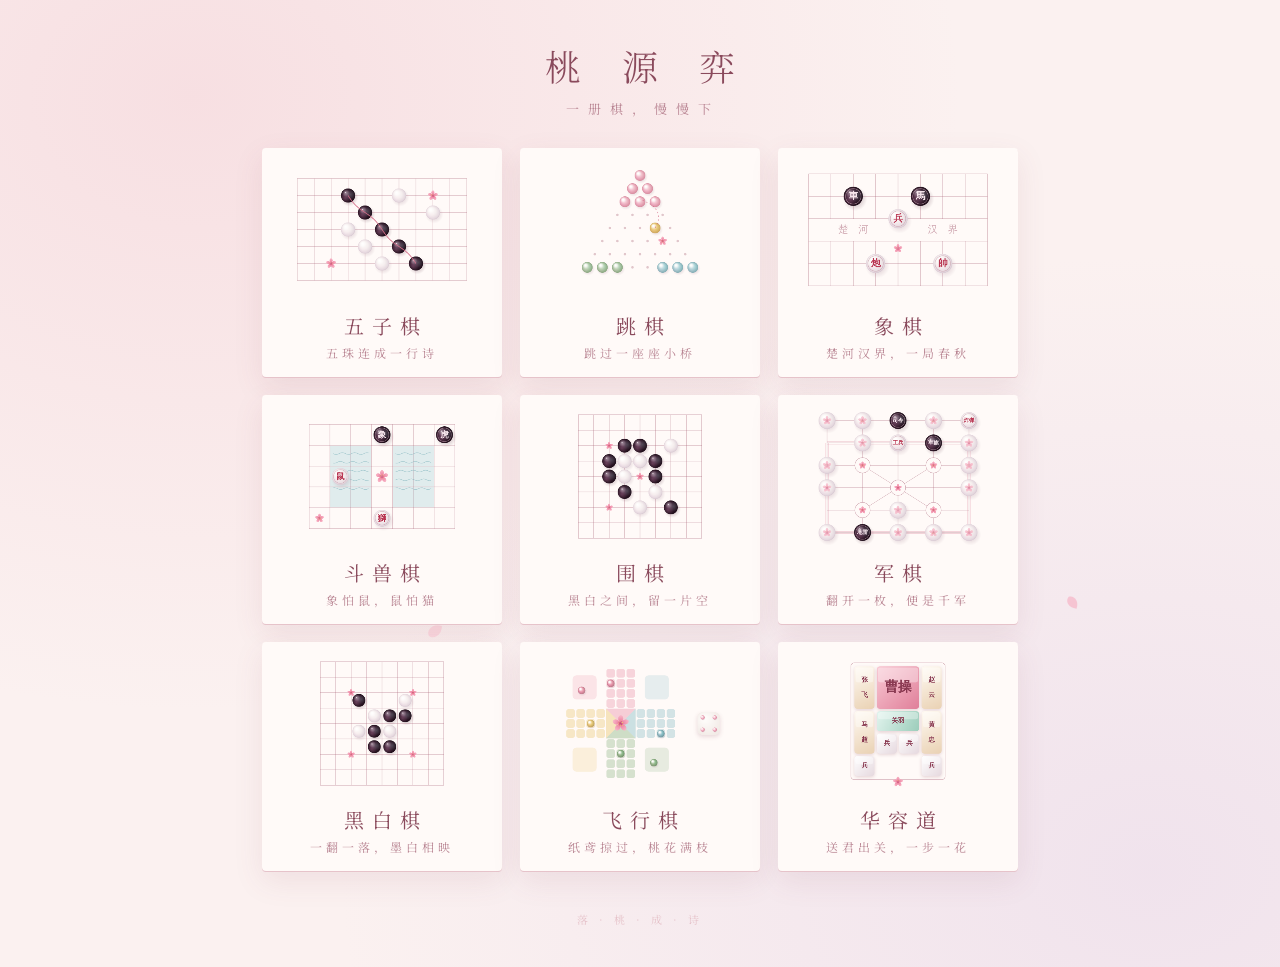
==== commit c6eec6f7: "上线棋类合集「桃源弈」：首页＋九种棋 - 网址首页改为合集页 index.html，五子棋移到 wuziqi.html，标题改「桃 · 五子棋」 - 新增跳棋、象棋、斗兽棋、围棋、军棋（翻翻棋）、黑白" ====
--- a/index.html
+++ b/index.html
@@ -3,232 +3,146 @@
 <head>
 <meta charset="UTF-8">
 <meta name="viewport" content="width=device-width, initial-scale=1.0">
-<title>桃 · 信笺 · 五子棋</title>
-<meta name="description" content="一盘桃花信笺风格的五子棋，可以和电脑下，也可以两人同下。">
+<title>桃源弈</title>
+<meta name="description" content="桃源弈：在桃花源里慢慢下一盘棋。五子棋、跳棋、象棋、斗兽棋、围棋、军棋、黑白棋、飞行棋、华容道。">
 <meta name="theme-color" content="#fbf1f0">
-<link rel="icon" href="data:image/svg+xml,%3Csvg xmlns='http://www.w3.org/2000/svg' viewBox='0 0 64 64'%3E%3Ccircle cx='32' cy='32' r='26' fill='%236e2240'/%3E%3Cellipse cx='24' cy='22' rx='8' ry='5' fill='%23ffdcea' opacity='.5' transform='rotate(-30 24 22)'/%3E%3C/svg%3E">
 <link href="https://fonts.googleapis.com/css2?family=Noto+Serif+SC:wght@300;400;600&display=swap" rel="stylesheet">
 <style>
 *,*::before,*::after{margin:0;padding:0;box-sizing:border-box}
-:root{--bg:#fbf1f0;--ink:#8a4a5c;--soft:#b98593;--line:#e6c3ca;--btn:#8a4a5c;--btnInk:#fbf1f0}
-body{min-height:100vh;display:flex;flex-direction:column;align-items:center;padding:36px 16px 40px;overflow-x:hidden;
+:root{--bg:#fbf1f0;--ink:#8a4a5c;--soft:#b98593;--line:#e6c3ca}
+body{min-height:100vh;display:flex;flex-direction:column;align-items:center;padding:44px 16px 40px;overflow-x:hidden;
   background:var(--bg);color:var(--ink);font-family:'Noto Serif SC','Songti SC',serif;
   background-image:radial-gradient(ellipse at 15% 10%,rgba(240,190,200,.35),transparent 50%),radial-gradient(ellipse at 90% 90%,rgba(220,200,230,.35),transparent 50%);
   animation:fadein .9s ease both}
 @keyframes fadein{from{opacity:0;transform:translateY(8px)}to{opacity:1;transform:none}}
-.title{font-size:36px;font-weight:300;letter-spacing:16px;text-indent:16px;user-select:none;line-height:1.2;text-align:center}
-.sub{font-size:13px;letter-spacing:3px;color:var(--soft);margin:10px 0 22px;text-align:center}
-.controls{display:flex;flex-direction:column;align-items:center;gap:12px;margin-bottom:16px}
-.seg{display:flex}
-.seg button{font-family:inherit;font-size:13px;letter-spacing:2px;padding:7px 18px;border:1.5px solid var(--line);background:rgba(255,255,255,.7);color:var(--ink);cursor:pointer;transition:background .2s,color .2s;border-radius:0}
-.seg button+button{border-left:none}
-.seg button.on{background:var(--btn);color:var(--btnInk);border-color:var(--btn)}
-.subrow{display:flex;gap:10px;flex-wrap:wrap;justify-content:center}
-select{font-family:inherit;font-size:13px;letter-spacing:1px;color:var(--ink);background:rgba(255,255,255,.7);border:1.5px solid var(--line);padding:6px 30px 6px 12px;cursor:pointer;appearance:none;-webkit-appearance:none;border-radius:0;
-  background-image:url("data:image/svg+xml,%3Csvg xmlns='http://www.w3.org/2000/svg' width='10' height='6'%3E%3Cpath d='M0 0l5 6 5-6z' fill='%23b98593'/%3E%3C/svg%3E");background-repeat:no-repeat;background-position:right 10px center}
-select:focus{outline:none;border-color:var(--ink)}
-.status{height:28px;font-size:15px;letter-spacing:2px;color:var(--soft);margin-bottom:12px;display:flex;align-items:center;gap:8px;user-select:none}
-.status.win{color:var(--ink);font-size:17px}
-.dot{width:16px;height:16px;border-radius:50%;display:inline-block;box-shadow:0 0 0 1px rgba(0,0,0,.08)}
-.dot.p1{background:radial-gradient(circle at 35% 35%,#6d4a63,#3e2235 45%,#1c0c17)}
-.dot.p2{background:radial-gradient(circle at 35% 35%,#fffdfb,#f6eeee 50%,#d3c4cf)}
-.thinking{display:inline-flex;gap:3px;margin-left:2px}
-.thinking i{width:4px;height:4px;border-radius:50%;background:var(--soft);animation:blink 1.2s infinite}
-.thinking i:nth-child(2){animation-delay:.2s}.thinking i:nth-child(3){animation-delay:.4s}
-@keyframes blink{0%,80%,100%{opacity:.2}40%{opacity:1}}
-.frame{padding:12px;background:#fffaf8;border-radius:4px;box-shadow:0 1px 0 #e6c3ca,0 10px 34px rgba(140,70,90,.12)}
-#board{display:block;width:min(calc(100vw - 56px),548px);height:auto;cursor:pointer;touch-action:manipulation;border-radius:2px}
-.actions{display:flex;gap:10px;margin-top:22px;flex-wrap:wrap;justify-content:center}
-.restart{font-family:inherit;font-size:14px;letter-spacing:4px;padding:9px 30px;border:1.5px solid var(--line);background:rgba(255,255,255,.7);color:var(--ink);cursor:pointer;transition:background .2s,color .2s}
-@media(max-width:440px){.restart{padding:8px 16px;letter-spacing:2px;font-size:13px}}
-.restart:disabled{opacity:.35;cursor:default}
-.restart:not(:disabled):hover{background:var(--btn);color:var(--btnInk);border-color:var(--btn)}
-.footer{margin-top:34px;font-size:11px;letter-spacing:4px;color:var(--line);user-select:none}
-.hidden{display:none!important}
+#sky{position:fixed;inset:0;pointer-events:none;z-index:0}
+.title{font-size:36px;font-weight:300;letter-spacing:16px;text-indent:16px;line-height:1.2;text-align:center;position:relative}
+.sub{font-size:13px;letter-spacing:3px;color:var(--soft);margin:12px 0 30px;text-align:center;position:relative}
+.grid{display:grid;grid-template-columns:repeat(3,minmax(0,240px));gap:18px;position:relative}
+@media(max-width:820px){.grid{grid-template-columns:repeat(2,minmax(0,260px))}}
+@media(max-width:480px){.grid{grid-template-columns:repeat(2,minmax(0,1fr));gap:12px;width:100%}a.card{padding:8px 8px 12px}.name{font-size:17px;letter-spacing:5px;text-indent:5px;margin-top:8px}.tag{font-size:11px;letter-spacing:1px}}
+a.card{display:block;text-decoration:none;color:inherit;background:#fffaf8;border-radius:4px;box-shadow:0 1px 0 #e6c3ca,0 10px 30px rgba(140,70,90,.10);padding:12px 12px 16px;transition:transform .25s,box-shadow .25s}
+a.card:hover{transform:translateY(-3px);box-shadow:0 1px 0 #e6c3ca,0 16px 38px rgba(140,70,90,.16)}
+
+
+canvas{display:block;width:100%;height:auto;border-radius:2px}
+.name{font-size:20px;font-weight:400;letter-spacing:8px;text-indent:8px;text-align:center;margin-top:12px}
+.tag{font-size:12px;letter-spacing:4px;color:var(--soft);text-align:center;margin-top:4px}
+.footer{margin-top:40px;font-size:11px;letter-spacing:4px;color:var(--line);position:relative}
 </style>
 </head>
 <body>
-<div class="title">桃 · 信笺</div>
-<div class="sub">把每一步，写进一封信里</div>
-
-<div class="controls">
-  <div class="seg" id="modeSeg"><button class="on" data-m="pvc">和电脑下</button><button data-m="pvp">两人同下</button></div>
-  <div class="subrow" id="pvcOpts">
-    <select id="diff"><option value="easy">简单</option><option value="medium" selected>普通</option><option value="hard">困难</option></select>
-    <select id="side"><option value="1" selected>我执墨莓 · 先手</option><option value="2">我执珍珠 · 后手</option></select>
-  </div>
+<canvas id="sky"></canvas>
+<div class="title">桃 源 弈</div>
+<div class="sub">一 册 棋 ， 慢 慢 下</div>
+<div class="grid">
+  <a class="card" href="wuziqi.html"><canvas data-g="wu" width="560" height="360"></canvas><div class="name">五子棋</div><div class="tag">五珠连成一行诗</div></a>
+  <a class="card" href="tiaoqi.html"><canvas data-g="tiao" width="560" height="360"></canvas><div class="name">跳棋</div><div class="tag">跳过一座座小桥</div></a>
+  <a class="card" href="xiangqi.html"><canvas data-g="xiang" width="560" height="360"></canvas><div class="name">象棋</div><div class="tag">楚河汉界，一局春秋</div></a>
+  <a class="card" href="doushou.html"><canvas data-g="dou" width="560" height="360"></canvas><div class="name">斗兽棋</div><div class="tag">象怕鼠，鼠怕猫</div></a>
+  <a class="card" href="weiqi.html"><canvas data-g="wei" width="560" height="360"></canvas><div class="name">围棋</div><div class="tag">黑白之间，留一片空</div></a>
+  <a class="card" href="junqi.html"><canvas data-g="jun" width="560" height="360"></canvas><div class="name">军棋</div><div class="tag">翻开一枚，便是千军</div></a>
+  <a class="card" href="heibaiqi.html"><canvas data-g="hei" width="560" height="360"></canvas><div class="name">黑白棋</div><div class="tag">一翻一落，墨白相映</div></a>
+  <a class="card" href="feixingqi.html"><canvas data-g="fei" width="560" height="360"></canvas><div class="name">飞行棋</div><div class="tag">纸鸢掠过，桃花满枝</div></a>
+  <a class="card" href="huarongdao.html"><canvas data-g="hua" width="560" height="360"></canvas><div class="name">华容道</div><div class="tag">送君出关，一步一花</div></a>
 </div>
-
-<div class="status" id="status"></div>
-<div class="frame"><canvas id="board" aria-label="五子棋棋盘"></canvas></div>
-<div class="actions"><button class="restart" id="undo">悔棋</button><button class="restart" id="restart">重新开始</button><button class="restart" id="sound">声音 · 开</button></div>
 <div class="footer">落 · 桃 · 成 · 诗</div>
-
 <script>
-// ================= 基础 =================
-const SIZE=15,CELL=36,PAD=22,R0=14;
-const cv=document.getElementById('board'),ctx=cv.getContext('2d');
-const DPR=Math.min(2,window.devicePixelRatio||1),total=CELL*(SIZE-1)+PAD*2;
-cv.width=cv.height=total*DPR;ctx.scale(DPR,DPR);
-const NAMES=['墨莓','珍珠'];
-let touchPending=null,gid=0,grid,cur,over,winLine,hover,busy,moves,winT=0,parts=[],mode='pvc';
-const P=(r,c)=>({x:PAD+c*CELL,y:PAD+r*CELL});
-const rand=(a,b)=>a+Math.random()*(b-a);
-const human=()=>+document.getElementById('side').value;
-const aiColor=()=>3-human();
-
-// ================= 桃花信笺：画法 =================
-const fibers=[];for(let i=0;i<700;i++)fibers.push([Math.random()*total,Math.random()*total,Math.random()*8+2,Math.random()*3,Math.random()*.06]);
-function drawBg(){
-  ctx.fillStyle='#fffaf8';ctx.fillRect(0,0,total,total);
-  ctx.lineWidth=.6;for(const[x,y,l,a,o]of fibers){ctx.strokeStyle=`rgba(200,140,150,${o})`;ctx.beginPath();ctx.moveTo(x,y);ctx.lineTo(x+Math.cos(a)*l,y+Math.sin(a)*l);ctx.stroke()}
-  ctx.strokeStyle='rgba(170,100,120,.42)';ctx.lineWidth=.8;
-  for(let i=0;i<SIZE;i++){const p=PAD+i*CELL;ctx.beginPath();ctx.moveTo(PAD,p);ctx.lineTo(total-PAD,p);ctx.stroke();ctx.beginPath();ctx.moveTo(p,PAD);ctx.lineTo(p,total-PAD);ctx.stroke()}
-  for(const r of[3,7,11])for(const c of[3,7,11]){const{x,y}=P(r,c);petalFlower(x,y,5.6)}
-}
-// 真珍珠：柔光 + 彩虹晕 + 边缘反光；影子单独画，避免压到相邻棋子
+let ctx;
 function blob(x,y,r,col,a){const b=ctx.createRadialGradient(x,y,0,x,y,r);b.addColorStop(0,col.replace('A',a));b.addColorStop(1,col.replace('A',0));ctx.fillStyle=b;ctx.fillRect(x-r,y-r,r*2,r*2)}
-// lift：0＝贴在纸上，1＝还在半空（影子更远、更散、更淡）
-function drawShadow(x,y,p,s,lift=0){const R=R0*s,t=p===1?'70,25,45':'150,110,130',off=1+lift*1.6,sp=1+lift*.35,a=1-lift*.55;
-  const sx=x+R*.18*off,sy=y+R*.26*off,sg=ctx.createRadialGradient(sx,sy,R*.3,sx,sy,R*1.25*sp);
-  sg.addColorStop(0,`rgba(${t},${.30*a})`);sg.addColorStop(.6,`rgba(${t},${.12*a})`);sg.addColorStop(1,`rgba(${t},0)`);ctx.fillStyle=sg;ctx.beginPath();ctx.ellipse(sx,sy,R*1.25*sp,R*1.1*sp,0,0,7);ctx.fill();
-  if(lift>.6)return;const cx=x+R*.05,cy=y+R*.12,cg=ctx.createRadialGradient(cx,cy,R*.75,cx,cy,R*1.04);cg.addColorStop(0,`rgba(${t},${.35*(1-lift/.6)})`);cg.addColorStop(1,`rgba(${t},0)`);ctx.fillStyle=cg;ctx.beginPath();ctx.arc(cx,cy,R*1.04,0,7);ctx.fill()}
-function drawStone(x,y,p,s){const R=R0*s;
-  ctx.save();ctx.beginPath();ctx.arc(x,y,R,0,7);ctx.clip();
-  const base=ctx.createRadialGradient(x-R*.35,y-R*.4,R*.1,x,y,R*1.05);
-  if(p===1){base.addColorStop(0,'#6d4a63');base.addColorStop(.45,'#3e2235');base.addColorStop(1,'#1c0c17')}
-  else{base.addColorStop(0,'#fffdfb');base.addColorStop(.5,'#f6eeee');base.addColorStop(.85,'#e6d9df');base.addColorStop(1,'#d3c4cf')}
-  ctx.fillStyle=base;ctx.fillRect(x-R,y-R,R*2,R*2);
-  ctx.globalCompositeOperation=p===1?'screen':'soft-light';const k=p===1?1:1.6;
-  blob(x+R*.35,y-R*.15,R*.75,'rgba(120,200,190,A)',.22*k);blob(x-R*.4,y+R*.35,R*.8,'rgba(230,140,190,A)',.25*k);blob(x+R*.25,y+R*.45,R*.6,'rgba(170,150,240,A)',.2*k);
-  ctx.globalCompositeOperation='source-over';
-  const rim=ctx.createRadialGradient(x-R*.1,y-R*.1,R*.7,x,y,R);rim.addColorStop(0,'rgba(255,240,245,0)');rim.addColorStop(1,p===1?'rgba(255,200,225,.22)':'rgba(255,255,255,.35)');ctx.fillStyle=rim;ctx.fillRect(x-R,y-R,R*2,R*2);
-  blob(x-R*.32,y-R*.38,R*.55,'rgba(255,255,255,A)',p===1?.35:.75);blob(x-R*.36,y-R*.42,R*.13,'rgba(255,255,255,A)',p===1?.85:1);
+// 珍珠（和五子棋同一画法）；tint 用来给跳棋上色
+function pearl(x,y,R,p,tint){const t=p===1?'70,25,45':'150,110,130';
+  const sg=ctx.createRadialGradient(x+R*.18,y+R*.26,R*.3,x+R*.18,y+R*.26,R*1.25);sg.addColorStop(0,`rgba(${t},.3)`);sg.addColorStop(1,`rgba(${t},0)`);ctx.fillStyle=sg;ctx.beginPath();ctx.arc(x+R*.18,y+R*.26,R*1.25,0,7);ctx.fill();
+  ctx.save();ctx.beginPath();ctx.arc(x,y,R,0,7);ctx.clip();const b=ctx.createRadialGradient(x-R*.35,y-R*.4,R*.1,x,y,R*1.05);
+  if(p===1){b.addColorStop(0,'#6d4a63');b.addColorStop(.45,'#3e2235');b.addColorStop(1,'#1c0c17')}
+  else if(tint){b.addColorStop(0,'#fffdfb');b.addColorStop(.5,tint[0]);b.addColorStop(1,tint[1])}
+  else{b.addColorStop(0,'#fffdfb');b.addColorStop(.5,'#f6eeee');b.addColorStop(.85,'#e6d9df');b.addColorStop(1,'#d3c4cf')}
+  ctx.fillStyle=b;ctx.fillRect(x-R,y-R,R*2,R*2);ctx.globalCompositeOperation=p===1?'screen':'soft-light';const k=p===1?1:1.6;
+  blob(x+R*.35,y-R*.15,R*.75,'rgba(120,200,190,A)',.22*k);blob(x-R*.4,y+R*.35,R*.8,'rgba(230,140,190,A)',.25*k);ctx.globalCompositeOperation='source-over';
+  blob(x-R*.32,y-R*.38,R*.55,'rgba(255,255,255,A)',p===1?.35:.75);blob(x-R*.36,y-R*.42,R*.13,'rgba(255,255,255,A)',p===1?.85:1);ctx.restore()}
+function petal(x,y,s,col){ctx.fillStyle=col;ctx.beginPath();ctx.moveTo(x,y+s);ctx.bezierCurveTo(x-s,y+s*.25,x-s*.7,y-s*.85,x,y-s);ctx.bezierCurveTo(x+s*.7,y-s*.85,x+s,y+s*.25,x,y+s);ctx.fill()}
+function flower(x,y,s){ctx.save();ctx.translate(x,y);
+  for(let k=0;k<5;k++){ctx.save();ctx.rotate(k*Math.PI*2/5);const g=ctx.createRadialGradient(0,0,s*.1,0,0,s*1.7);g.addColorStop(0,'#d9577f');g.addColorStop(.3,'#f08aa8');g.addColorStop(1,'#f9bccb');petal(0,-s*.9,s*.78,g);ctx.restore()}
+  ctx.strokeStyle='#c94d74';ctx.lineWidth=s*.08;ctx.fillStyle='#f5cf6a';for(let k=0;k<9;k++){const a=k*Math.PI*2/9+.2,l=s*(.42+.12*(k%2));ctx.beginPath();ctx.moveTo(0,0);ctx.lineTo(Math.cos(a)*l,Math.sin(a)*l);ctx.stroke();ctx.beginPath();ctx.arc(Math.cos(a)*l,Math.sin(a)*l,s*.07,0,7);ctx.fill()}
   ctx.restore()}
-// 桃花瓣：圆、瓣尖微尖（樱花瓣尖有缺口，桃花没有）
-function petal(x,y,s,col){ctx.fillStyle=col;ctx.beginPath();ctx.moveTo(x,y+s);ctx.bezierCurveTo(x-s*1.0,y+s*.25,x-s*.7,y-s*.85,x,y-s);ctx.bezierCurveTo(x+s*.7,y-s*.85,x+s*1.0,y+s*.25,x,y+s);ctx.fill()}
-// 星位上的一朵桃花：花心深粉、向外变浅，加一圈花蕊
-function petalFlower(x,y,s){ctx.save();ctx.translate(x,y);
-  for(let k=0;k<5;k++){ctx.save();ctx.rotate(k*Math.PI*2/5);const g=ctx.createRadialGradient(0,0,s*.1,0,0,s*1.7);g.addColorStop(0,'#d9577f');g.addColorStop(.3,'#f08aa8');g.addColorStop(1,'#f9bccb');petal(0,-s*.9,s*.78,g);ctx.restore()}
-  ctx.strokeStyle='#c94d74';ctx.lineWidth=.45;ctx.fillStyle='#f5cf6a';for(let k=0;k<9;k++){const a=k*Math.PI*2/9+.2,l=s*(.42+.12*(k%2));ctx.beginPath();ctx.moveTo(0,0);ctx.lineTo(Math.cos(a)*l,Math.sin(a)*l);ctx.stroke();ctx.beginPath();ctx.arc(Math.cos(a)*l,Math.sin(a)*l,s*.07,0,7);ctx.fill()}
-  ctx.restore()}
-function drawWinLine(a,b,t){ctx.save();ctx.strokeStyle='rgba(214,110,138,.8)';ctx.lineWidth=2;ctx.lineCap='round';ctx.beginPath();ctx.moveTo(a.x,a.y);
-  const L=Math.hypot(b.x-a.x,b.y-a.y),nx=-(b.y-a.y)/L,ny=(b.x-a.x)/L,n=24;
-  for(let i=1;i<=n*t;i++){const k=i/n,w=Math.sin(k*Math.PI*4)*4;ctx.lineTo(a.x+(b.x-a.x)*k+nx*w,a.y+(b.y-a.y)*k+ny*w)}ctx.stroke();ctx.restore()}
-function spawnPetals(x,y,first){
-  if(first)for(let i=0;i<46;i++)parts.push({x:rand(-60,total),y:rand(-total*.6,-10),vx:rand(15,45),vy:rand(30,70),rot:rand(0,6),vr:rand(-2,2),life:rand(5,7),sz:rand(4,7),col:['#f6a5bb','#f18fab','#fbc4d2','#f7b3c5'][i%4]});
-  for(let i=0;i<5;i++)parts.push({x,y,vx:rand(-50,50),vy:rand(-60,-10),rot:rand(0,6),vr:rand(-3,3),life:rand(1.5,2.5),sz:rand(3,5),col:'#f18fab'})}
-
-// ================= 绘制循环（只在有动画时跑） =================
-let raf=null,lastT=0;
-function needAnim(t){return parts.length>0||(moves.length&&t-moves[moves.length-1].t<400)||(winLine&&t-winT<4000)}
-function frame(t){
-  const dt=lastT?Math.min(.05,(t-lastT)/1000):0;lastT=t;
-  drawBg();
-  const drawn=[];
-  for(const m of moves){const{x,y}=P(m.r,m.c);let s=1;const age=Math.max(0,(t-m.t)/1000);
-    let lift=0;if(age<.28){const k=age/.28,e=1-Math.pow(1-k,3);s=1.1-.1*e;lift=1-e}
-    if(winLine&&winT){const i=winLine.findIndex(w=>w.r===m.r&&w.c===m.c);if(i>=0){const wt=(t-winT)/1000-i*.12;if(wt>0&&wt<3)s*=1+.12*Math.sin(wt*5)*(1-wt/3)}}
-    drawn.push([x,y,m.p,s,lift])}
-  for(const[x,y,p,s,l]of drawn)drawShadow(x,y,p,s,l);
-  for(const[x,y,p,s,l]of drawn)drawStone(x,y-l*4,p,s);
-  if(moves.length&&!winLine){const m=moves[moves.length-1],{x,y}=P(m.r,m.c);ctx.fillStyle='#e8899e';ctx.beginPath();ctx.arc(x,y,2.6,0,7);ctx.fill()}
-  if(hover&&canPlay()&&!grid[hover.r][hover.c]){const{x,y}=P(hover.r,hover.c);ctx.globalAlpha=touchPending?.6:.4;drawShadow(x,y,cur,.9);drawStone(x,y,cur,.9);ctx.globalAlpha=1;
-    if(touchPending){ctx.strokeStyle='rgba(214,110,138,.75)';ctx.lineWidth=1.5;ctx.setLineDash([3,3]);ctx.beginPath();ctx.arc(x,y,R0+4,0,7);ctx.stroke();ctx.setLineDash([])}}
-  if(winLine)drawWinLine(P(winLine[0].r,winLine[0].c),P(winLine[4].r,winLine[4].c),Math.min(1,(t-winT)/900));
-  for(const p of parts){p.life-=dt;p.x+=p.vx*dt;p.y+=p.vy*dt;p.rot+=p.vr*dt;p.vx+=Math.sin(t/500+p.y*.02)*.8;
-    ctx.globalAlpha=Math.max(0,Math.min(1,p.life));ctx.save();ctx.translate(p.x,p.y);ctx.rotate(p.rot);petal(0,0,p.sz,p.col);ctx.restore();ctx.globalAlpha=1}
-  parts=parts.filter(p=>p.life>0);
-  raf=needAnim(t)?requestAnimationFrame(frame):null;if(!raf)lastT=0}
-function kick(){if(!raf)raf=requestAnimationFrame(frame)}
-
-// ================= 规则 =================
-const DIRS=[[0,1],[1,0],[1,1],[1,-1]];
-function checkWin(r,c,p){for(const[dr,dc]of DIRS){const cells=[{r,c}];for(const s of[1,-1]){let nr=r+dr*s,nc=c+dc*s;while(nr>=0&&nr<SIZE&&nc>=0&&nc<SIZE&&grid[nr][nc]===p){cells.push({r:nr,c:nc});nr+=dr*s;nc+=dc*s}}if(cells.length>=5){cells.sort((a,b)=>a.r-b.r||a.c-b.c);return cells}}return null}
-function canPlay(){return!over&&!busy&&(mode==='pvp'||cur===human())}
-function setStatus(){const el=document.getElementById('status');el.classList.toggle('win',over&&!!winLine);
-  if(!over){const who=mode==='pvc'?(cur===human()?'轮到你（'+NAMES[cur-1]+'）':NAMES[cur-1]+'在想'):'轮到'+NAMES[cur-1];
-    el.innerHTML=`<span class="dot p${cur}"></span> ${touchPending?'再点一次，落在这里':who}`+(busy?'<span class="thinking"><i></i><i></i><i></i></span>':'')}
-  else if(winLine){const w=grid[winLine[0].r][winLine[0].c];el.innerHTML=`<span class="dot p${w}"></span> `+(mode==='pvc'?(w===human()?'你赢啦！':NAMES[w-1]+'赢了，再来一局吧'):NAMES[w-1]+'赢啦！')}
-  else el.textContent='平局';
-  const h=human();document.getElementById('undo').disabled=!(mode==='pvc'?moves.some(m=>m.p===h):moves.length)}
-function reset(){
-  if(moves&&moves.length){hush();sfx('pearlGather',.8,1)}
-  gid++;grid=Array.from({length:SIZE},()=>Array(SIZE).fill(0));cur=1;over=false;winLine=null;hover=null;touchPending=null;busy=false;moves=[];winT=0;parts=[];
-  setStatus();kick();
-  if(mode==='pvc'&&aiColor()===1)thinkThen()}
-function place(r,c){
-  touchPending=null;grid[r][c]=cur;moves.push({r,c,p:cur,t:performance.now()});{const p=cur;setTimeout(()=>clack(p),150)}
-  const w=checkWin(r,c,cur);
-  if(w){over=true;winLine=w.slice(0,5);winT=performance.now();chime();winLine.forEach((x,i)=>setTimeout(()=>{if(winLine){const p=P(x.r,x.c);spawnPetals(p.x,p.y,i===0);kick()}},i*120))}
-  else if(moves.length===SIZE*SIZE)over=true;
-  else cur=3-cur;
-  setStatus();kick();
-  if(!over&&mode==='pvc'&&cur===aiColor())thinkThen()}
-function thinkThen(){busy=true;setStatus();const id=gid;setTimeout(()=>{if(id===gid)aiMove()},420)}
-
-function toGrid(e){const rc=cv.getBoundingClientRect(),mx=(e.clientX-rc.left)*(total/rc.width),my=(e.clientY-rc.top)*(total/rc.height),c=Math.round((mx-PAD)/CELL),r=Math.round((my-PAD)/CELL);return r<0||r>=SIZE||c<0||c>=SIZE?null:{r,c}}
-cv.addEventListener('mousemove',e=>{const g=toGrid(e);if(g?.r!==hover?.r||g?.c!==hover?.c){hover=g;if(!raf){raf=requestAnimationFrame(frame)}}});
-cv.addEventListener('mouseleave',()=>{hover=null;kick()});
-cv.addEventListener('pointerup',e=>{if(e.pointerType==='mouse'&&e.button!==0)return;if(!canPlay())return;const g=toGrid(e);if(!g||grid[g.r][g.c])return;
-  if(e.pointerType!=='mouse'&&(!touchPending||touchPending.r!==g.r||touchPending.c!==g.c)){touchPending=g;hover=g;setStatus();kick();return}
-  hover=null;place(g.r,g.c)});
-
-// ================= 声音（真实录音，见 sounds/CREDITS.md） =================
-let soundOn=true;try{soundOn=localStorage.getItem('gomoku-sound')!=='off'}catch(e){}
-const POOL={},unlocked={v:false};
-function pool(f){if(!POOL[f]){POOL[f]=[];for(let i=0;i<5;i++){const a=new Audio('sounds/'+f+'.mp3');a.preload='auto';a.preservesPitch=false;a.webkitPreservesPitch=false;POOL[f].push(a)}}return POOL[f]}
-function sfx(f,vol,rate){if(!soundOn)return;const ps=pool(f),a=ps.find(x=>x.paused||x.ended)||ps[0];try{a.pause();a.currentTime=0}catch(e){}a._live=true;a.muted=false;a.volume=vol;a.playbackRate=rate;a.play().catch(()=>{})}
-// iPhone 要求声音第一次由手指触发：第一次点击时把所有声音静音播一下，之后电脑落子也能出声
-function unlockAudio(){if(unlocked.v)return;unlocked.v=true;['pearlDrop1','pearlDrop2','pearlDrop3','pearlDrop4','pearlDrop5','pearlPick','pearlGather','winGuzheng','loseGuzheng'].forEach(f=>pool(f).forEach(a=>{a.muted=true;const p=a.play();const done=()=>{if(a._live)return;a.pause();a.currentTime=0;a.muted=false};p&&p.then?p.then(done,done):done()}))}
-addEventListener('pointerdown',unlockAudio,{once:false,passive:true});
-// 落子：珠子落地后的一下小弹跳，五个里随机挑；墨莓低一点、珍珠高一点；150ms 对准珍珠落到纸面的那一刻
-function clack(p){sfx('pearlDrop'+(1+Math.floor(Math.random()*5)),.8,(p===1?.95:1.04)+(Math.random()-.5)*.04)}
-// 赢：古筝 D 羽调五声音阶慢慢往上拨；输（人机模式电脑赢）：四个音慢慢落下
-// 悔棋或重开时，把还在响的输赢声停掉
-function hush(){['winGuzheng','loseGuzheng'].forEach(f=>(POOL[f]||[]).forEach(a=>{if(!a.muted)a.pause()}))}
-function chime(){const lose=mode==='pvc'&&cur===aiColor();setTimeout(()=>sfx(lose?'loseGuzheng':'winGuzheng',.85,1),250)}
-function syncSound(){document.getElementById('sound').textContent=soundOn?'声音 · 开':'声音 · 关'}
-
-// ================= 悔棋：和电脑下时退回到你上一步之前 =================
-function undo(){if(!moves.length)return;
-  if(mode==='pvc'){const h=human();if(!moves.some(m=>m.p===h))return;while(moves[moves.length-1].p!==h)moves.pop();moves.pop();cur=h}
-  else cur=moves.pop().p;
-  gid++;busy=false;grid=Array.from({length:SIZE},()=>Array(SIZE).fill(0));for(const m of moves){grid[m.r][m.c]=m.p;m.t=0}
-  over=false;winLine=null;winT=0;parts=[];touchPending=null;hover=null;hush();sfx('pearlPick',.7,1);setStatus();kick()}
-
-// ================= 电脑（沿用原版 AI 与难度） =================
-function scoreLine(p){let score=0;const opp=3-p;for(const[dr,dc]of DIRS)for(let r=0;r<SIZE;r++)for(let c=0;c<SIZE;c++){let mine=0,blocked=false;for(let i=0;i<5;i++){const nr=r+dr*i,nc=c+dc*i;if(nr<0||nr>=SIZE||nc<0||nc>=SIZE){blocked=true;break}if(grid[nr][nc]===p)mine++;else if(grid[nr][nc]===opp){blocked=true;break}}if(blocked||mine===0)continue;const br=r-dr,bc=c-dc,ar=r+dr*5,ac=c+dc*5,bo=br>=0&&br<SIZE&&bc>=0&&bc<SIZE&&grid[br][bc]===0,ao=ar>=0&&ar<SIZE&&ac>=0&&ac<SIZE&&grid[ar][ac]===0;if(!bo&&!ao)continue;score+=patternScore(mine,(bo?1:0)+(ao?1:0))}return score}
-function patternScore(c,oe){if(c>=5)return 1000000;if(c===4)return oe===2?500000:50000;if(c===3)return oe===2?50000:5000;if(c===2)return oe===2?5000:500;if(c===1)return oe===2?500:50;return 0}
-function evaluate(ac){return scoreLine(ac)-scoreLine(3-ac)*1.2}
-function getCandidates(range){const cs=new Set();let hs=false;for(let r=0;r<SIZE;r++)for(let c=0;c<SIZE;c++){if(grid[r][c]){hs=true;for(let dr=-range;dr<=range;dr++)for(let dc=-range;dc<=range;dc++){const nr=r+dr,nc=c+dc;if(nr>=0&&nr<SIZE&&nc>=0&&nc<SIZE&&grid[nr][nc]===0)cs.add(nr*SIZE+nc)}}}if(!hs)return[{r:7,c:7}];return[...cs].map(i=>({r:Math.floor(i/SIZE),c:i%SIZE}))}
-function quickScore(r,c,ac){grid[r][c]=ac;const a=scoreLine(ac);grid[r][c]=3-ac;const d=scoreLine(3-ac);grid[r][c]=0;return a+d}
-function minimax(depth,alpha,beta,maxim,ac){
-  if(depth===0)return evaluate(ac);const cs=getCandidates(1);if(!cs.length)return evaluate(ac);
-  cs.sort((a,b)=>quickScore(b.r,b.c,ac)-quickScore(a.r,a.c,ac));const mv=cs.slice(0,depth>=2?12:20);
-  if(maxim){let me=-Infinity;for(const{r,c}of mv){grid[r][c]=ac;if(checkWin(r,c,ac)){grid[r][c]=0;return 1000000+depth}const ev=minimax(depth-1,alpha,beta,false,ac);grid[r][c]=0;me=Math.max(me,ev);alpha=Math.max(alpha,ev);if(beta<=alpha)break}return me}
-  const hc=3-ac;let me=Infinity;for(const{r,c}of mv){grid[r][c]=hc;if(checkWin(r,c,hc)){grid[r][c]=0;return-1000000-depth}const ev=minimax(depth-1,alpha,beta,true,ac);grid[r][c]=0;me=Math.min(me,ev);beta=Math.min(beta,ev);if(beta<=alpha)break}return me}
-function aiMove(){
-  if(over){busy=false;return}
-  const ac=aiColor(),diff=document.getElementById('diff').value;let depth,range;
-  if(diff==='easy'){depth=1;range=2}else if(diff==='medium'){depth=2;range=1}else{depth=3;range=1}
-  const cs=getCandidates(range);let bs=-Infinity,bm=cs[0];
-  for(const{r,c}of cs){grid[r][c]=ac;if(checkWin(r,c,ac)){grid[r][c]=0;bm={r,c};bs=Infinity;break}grid[r][c]=0}
-  if(bs<Infinity)for(const{r,c}of cs){grid[r][c]=3-ac;if(checkWin(r,c,3-ac)){grid[r][c]=0;bm={r,c};bs=Infinity;break}grid[r][c]=0}
-  if(bs<Infinity){cs.sort((a,b)=>quickScore(b.r,b.c,ac)-quickScore(a.r,a.c,ac));const mv=cs.slice(0,diff==='hard'?15:diff==='medium'?12:10);
-    for(const{r,c}of mv){grid[r][c]=ac;if(checkWin(r,c,ac)){grid[r][c]=0;bm={r,c};break}const s=minimax(depth-1,-Infinity,Infinity,false,ac);grid[r][c]=0;if(s>bs){bs=s;bm={r,c}}}}
-  busy=false;place(bm.r,bm.c)}
-
-// ================= 控件 =================
-document.getElementById('modeSeg').onclick=e=>{const b=e.target.closest('button');if(!b||b.dataset.m===mode)return;mode=b.dataset.m;
-  document.querySelectorAll('#modeSeg button').forEach(x=>x.classList.toggle('on',x===b));document.getElementById('pvcOpts').classList.toggle('hidden',mode!=='pvc');reset()};
-document.getElementById('diff').onchange=reset;
-document.getElementById('side').onchange=reset;
-document.getElementById('restart').onclick=reset;
-document.getElementById('undo').onclick=undo;
-document.getElementById('sound').onclick=()=>{soundOn=!soundOn;try{localStorage.setItem('gomoku-sound',soundOn?'on':'off')}catch(e){}syncSound();if(soundOn)clack(1)};
-syncSound();
-reset();
+const LINE='rgba(170,100,120,.42)';
+function grid(x0,y0,cols,rows,c){ctx.strokeStyle=LINE;ctx.lineWidth=1.6;for(let i=0;i<cols;i++){ctx.beginPath();ctx.moveTo(x0+i*c,y0);ctx.lineTo(x0+i*c,y0+(rows-1)*c);ctx.stroke()}for(let j=0;j<rows;j++){ctx.beginPath();ctx.moveTo(x0,y0+j*c);ctx.lineTo(x0+(cols-1)*c,y0+j*c);ctx.stroke()}}
+function disc(x,y,R,p,ch,red){pearl(x,y,R,p);ctx.strokeStyle=p===1?'rgba(255,215,230,.45)':'rgba(170,100,120,.35)';ctx.lineWidth=R*.06;ctx.beginPath();ctx.arc(x,y,R*.8,0,7);ctx.stroke();
+  ctx.fillStyle=red?'#b8324f':(p===1?'#f6e6ec':'#4a2a3a');ctx.font=`600 ${ch.length>1?R*.62:R*1.0}px 'Noto Serif SC',serif`;ctx.textAlign='center';ctx.textBaseline='middle';ctx.fillText(ch,x,y+R*.04)}
+const DRAW={
+  wu(W,H){const c=44,x0=W/2-c*5,y0=H/2-c*3;grid(x0,y0,11,7,c);
+    [[1,3,1],[2,4,1],[3,5,1],[4,6,1],[5,7,1],[1,6,2],[2,8,2],[3,3,2],[4,4,2],[5,5,2]].forEach(([r,cc,p])=>pearl(x0+cc*c,y0+r*c,c*.42,p));
+    ctx.strokeStyle='rgba(214,110,138,.8)';ctx.lineWidth=2.5;ctx.beginPath();for(let i=0;i<=40;i++){const k=i/40,x=x0+c*3+c*4*k,y=y0+c+c*4*k,w=Math.sin(k*Math.PI*4)*4;ctx.lineTo(x-w*.7,y+w*.7)}ctx.stroke();
+    flower(x0+c*2,y0+c*5,8);flower(x0+c*8,y0+c*1,8)},
+  tiao(W,H){const s=34,cx=W/2,top=40,cols=[['#f0b6c4','#d6889c'],['#eac874','#c9a35a'],['#b3cdac','#86a37c'],['#aed2d7','#7ea9b0']];
+    const pts=[];for(let r=0;r<8;r++)for(let i=0;i<=r;i++)pts.push([cx+(i-r/2)*s*1.15,top+r*s]);
+    ctx.fillStyle='rgba(170,100,120,.35)';pts.forEach(([x,y])=>{ctx.beginPath();ctx.arc(x,y,3.2,0,7);ctx.fill()});
+    pts.forEach(([x,y],i)=>{if(i<6)pearl(x,y,14,2,cols[0]);else if(i>=28&&i<31)pearl(x,y,14,2,cols[2]);else if(i>=33&&i<36)pearl(x,y,14,2,cols[3])});
+    pearl(pts[13][0],pts[13][1],14,2,cols[1]);
+    ctx.setLineDash([4,6]);ctx.strokeStyle='rgba(214,110,138,.7)';ctx.lineWidth=2;ctx.beginPath();ctx.moveTo(pts[13][0],pts[13][1]);ctx.quadraticCurveTo(pts[13][0]+30,pts[13][1]-50,pts[4][0],pts[4][1]-6);ctx.stroke();ctx.setLineDash([]);
+    flower(pts[19][0],pts[19][1],7)},
+  xiang(W,H){const c=58,x0=W/2-c*4,y0=36;ctx.strokeStyle=LINE;ctx.lineWidth=1.6;
+    for(let j=0;j<6;j++){if(j===2||j===3)continue}grid(x0,y0,9,3,c);grid(x0,y0+c*3,9,3,c);ctx.beginPath();ctx.moveTo(x0,y0+c*2);ctx.lineTo(x0,y0+c*3);ctx.moveTo(x0+c*8,y0+c*2);ctx.lineTo(x0+c*8,y0+c*3);ctx.stroke();
+    ctx.fillStyle='rgba(170,100,120,.5)';ctx.font=`300 26px 'Noto Serif SC',serif`;ctx.textAlign='center';ctx.textBaseline='middle';ctx.fillText('楚　河',x0+c*2,y0+c*2.5);ctx.fillText('汉　界',x0+c*6,y0+c*2.5);
+    disc(x0+c*2,y0+c,25,1,'車');disc(x0+c*5,y0+c*1,25,1,'馬');disc(x0+c*3,y0+c*4,25,2,'炮',1);disc(x0+c*6,y0+c*4,25,2,'帥',1);disc(x0+c*4,y0+c*2,25,2,'兵',1);flower(x0+c*4,y0+c*2.5+48,7)},
+  dou(W,H){const c=54,x0=W/2-c*3.5,y0=H/2-c*2.5;ctx.strokeStyle=LINE;ctx.lineWidth=1.6;for(let i=0;i<=7;i++){ctx.beginPath();ctx.moveTo(x0+i*c,y0);ctx.lineTo(x0+i*c,y0+c*5);ctx.stroke()}for(let j=0;j<=5;j++){ctx.beginPath();ctx.moveTo(x0,y0+j*c);ctx.lineTo(x0+c*7,y0+j*c);ctx.stroke()}
+    [[1,1],[2,1],[4,1],[5,1]].forEach(([cx])=>{});for(const cx of[1,4])for(const cy of[1,2,3]){ctx.fillStyle='rgba(160,205,210,.32)';ctx.fillRect(x0+cx*c+1,y0+cy*c+1,c*2-2,c-2)}
+    ctx.strokeStyle='rgba(110,170,180,.5)';ctx.lineWidth=1.4;for(const cx of[1,4])for(let k=0;k<5;k++){const y=y0+c*1.4+k*c*.42;ctx.beginPath();for(let i=0;i<=20;i++){const x=x0+cx*c+8+i*(c*2-16)/20;ctx.lineTo(x,y+Math.sin(i*.9+k)*2.5)}ctx.stroke()}
+    disc(x0+c*1.5,y0+c*2.5,22,2,'鼠',1);disc(x0+c*3.5,y0+c*.5,22,1,'象');disc(x0+c*3.5,y0+c*4.5,22,2,'獅',1);disc(x0+c*6.5,y0+c*.5,22,1,'虎');flower(x0+c*3.5,y0+c*2.5,10);flower(x0+c*.5,y0+c*4.5,7)},
+  jun(W,H){const cx=92,cy=58,x0=W/2-cx*2,y0=H/2-cy*2.5,R=22,P=(i,j)=>[x0+i*cx,y0+j*cy];
+    ctx.strokeStyle=LINE;ctx.lineWidth=1.4;for(let i=0;i<5;i++){ctx.beginPath();ctx.moveTo(...P(i,0));ctx.lineTo(...P(i,5));ctx.stroke()}for(let j=0;j<6;j++){ctx.beginPath();ctx.moveTo(...P(0,j));ctx.lineTo(...P(4,j));ctx.stroke()}
+    ctx.beginPath();ctx.moveTo(...P(1,2));ctx.lineTo(...P(3,4));ctx.moveTo(...P(3,2));ctx.lineTo(...P(1,4));ctx.stroke();
+    // 铁路：粉色双线
+    ctx.strokeStyle='rgba(214,110,138,.55)';ctx.lineWidth=1.2;for(const d of[-3,3]){for(const j of[1,5]){ctx.beginPath();ctx.moveTo(P(0,j)[0],P(0,j)[1]+d);ctx.lineTo(P(4,j)[0],P(4,j)[1]+d);ctx.stroke()}for(const i of[0,4]){ctx.beginPath();ctx.moveTo(P(i,1)[0]+d,P(i,1)[1]);ctx.lineTo(P(i,5)[0]+d,P(i,5)[1]);ctx.stroke()}}
+    // 行营
+    for(const[i,j]of[[1,2],[3,2],[2,3],[1,4],[3,4]]){const[x,y]=P(i,j);ctx.strokeStyle='rgba(170,100,120,.5)';ctx.lineWidth=1.2;ctx.fillStyle='#fffaf8';ctx.beginPath();ctx.arc(x,y,R*.9,0,7);ctx.fill();ctx.stroke();flower(x,y,6)}
+    const back=(x,y)=>{pearl(x,y,R,2);ctx.save();ctx.globalAlpha=.6;flower(x,y,7);ctx.restore()};
+    [[0,0],[1,0],[3,0],[4,1],[0,2],[4,2],[0,3],[4,3],[2,4],[0,5],[2,5],[4,5],[1,1],[3,5]].forEach(([i,j])=>back(...P(i,j)));
+    disc(...P(2,0),R,1,'司令');disc(...P(4,0),R,2,'炸弹',1);disc(...P(2,1),R,2,'工兵',1);disc(...P(3,1),R,1,'军旗');disc(...P(1,5),R,1,'地雷')},
+  hei(W,H){const c=40,x0=W/2-c*4,y0=H/2-c*4;ctx.strokeStyle=LINE;ctx.lineWidth=1.4;for(let i=0;i<=8;i++){ctx.beginPath();ctx.moveTo(x0+i*c,y0);ctx.lineTo(x0+i*c,y0+8*c);ctx.stroke();ctx.beginPath();ctx.moveTo(x0,y0+i*c);ctx.lineTo(x0+8*c,y0+i*c);ctx.stroke()}
+    for(const[i,j]of[[2,2],[6,2],[2,6],[6,6]])flower(x0+i*c,y0+j*c,6);
+    const C=(i,j,p)=>pearl(x0+(i+.5)*c,y0+(j+.5)*c,c*.42,p);[[3,3,2],[4,4,2],[3,4,1],[4,3,1],[5,3,1],[2,4,2],[3,5,1],[4,5,1],[5,2,2],[2,2,1]].forEach(([i,j,p])=>C(i,j,p));},
+  fei(W,H){const s=26,cx=W/2-50,cy=H/2,col=[[234,150,170],[140,190,198],[146,184,136],[234,200,116]];
+    const sq=(i,j,k,a=.38)=>{const c=col[k],x=cx+i*s,y=cy+j*s;ctx.fillStyle=`rgba(${c[0]},${c[1]},${c[2]},${a})`;ctx.beginPath();ctx.roundRect(x-s*.42,y-s*.42,s*.84,s*.84,5);ctx.fill()};
+    // 十字形：四条臂，每条 3 格宽、4 格长，颜色轮流
+    let k=0;for(let L=2;L<=5;L++)for(let w=-1;w<=1;w++){sq(w,-L,(k++)%4);sq(L,w,(k++)%4);sq(-w,L,(k++)%4);sq(-L,-w,(k++)%4)}
+    // 中间终点：四色三角 + 一朵大桃花
+    for(let q=0;q<4;q++){const c=col[q];ctx.fillStyle=`rgba(${c[0]},${c[1]},${c[2]},.45)`;ctx.beginPath();ctx.moveTo(cx,cy);const a1=q*Math.PI/2-Math.PI*3/4,a2=a1+Math.PI/2;ctx.lineTo(cx+Math.cos(a1)*s*2.1,cy+Math.sin(a1)*s*2.1);ctx.lineTo(cx+Math.cos(a2)*s*2.1,cy+Math.sin(a2)*s*2.1);ctx.fill()}
+    flower(cx,cy,13);
+    // 四角机场
+    [[-3.6,-3.6,0],[3.6,-3.6,1],[3.6,3.6,2],[-3.6,3.6,3]].forEach(([i,j,q])=>{const c=col[q];ctx.fillStyle=`rgba(${c[0]},${c[1]},${c[2]},.22)`;ctx.beginPath();ctx.roundRect(cx+i*s-s*1.2,cy+j*s-s*1.2,s*2.4,s*2.4,10);ctx.fill()});
+    const jade=(i,j,q)=>{const c=col[q];pearl(cx+i*s,cy+j*s,s*.38,2,[`rgb(${c.join(',')})`,`rgb(${c.map(v=>v*.78|0).join(',')})`])};
+    jade(-1,-4,0);jade(4,1,1);jade(0,3,2);jade(-3,0,3);jade(-3.9,-3.3,0);jade(3.3,3.9,2);
+    // 白玉方片骰子 + 四颗粉珍珠
+    const dx=W/2+178,dy=H/2,d=58;ctx.save();ctx.shadowColor='rgba(140,70,90,.2)';ctx.shadowBlur=12;ctx.shadowOffsetY=5;ctx.fillStyle='#f7f1ed';ctx.beginPath();ctx.roundRect(dx-d/2,dy-d/2,d,d,d*.22);ctx.fill();ctx.restore();
+    let g=ctx.createRadialGradient(dx-d*.2,dy-d*.25,2,dx,dy,d*.8);g.addColorStop(0,'#fffefc');g.addColorStop(1,'#efe6e1');ctx.fillStyle=g;ctx.beginPath();ctx.roundRect(dx-d/2,dy-d/2,d,d,d*.22);ctx.fill();
+    for(const[a2,b2]of[[-1,-1],[1,-1],[-1,1],[1,1]])pearl(dx+a2*d*.27,dy+b2*d*.27,5.5,2,['#f4b6c6','#d77d97'])},
+  hua(W,H){const c=58,x0=W/2-c*2,y0=H/2-c*2.5-6;ctx.strokeStyle='rgba(170,100,120,.5)';ctx.lineWidth=1.4;ctx.beginPath();ctx.roundRect(x0-6,y0-6,c*4+12,c*5+12,8);ctx.stroke();
+    const blk=(i,j,w,h,top,bot,txt)=>{const x=x0+i*c+3,y=y0+j*c+3,ww=w*c-6,hh=h*c-6;ctx.save();ctx.shadowColor='rgba(140,70,90,.22)';ctx.shadowBlur=8;ctx.shadowOffsetY=3;
+      const g=ctx.createLinearGradient(x,y,x+ww,y+hh);g.addColorStop(0,top);g.addColorStop(1,bot);ctx.fillStyle=g;ctx.beginPath();ctx.roundRect(x,y,ww,hh,8);ctx.fill();ctx.restore();
+      ctx.fillStyle='rgba(255,255,255,.35)';ctx.beginPath();ctx.roundRect(x+3,y+3,ww-6,hh*.35,6);ctx.fill();
+      ctx.fillStyle='#8a3a52';ctx.font=`600 ${Math.min(ww,hh)*.32}px 'Noto Serif SC',serif`;ctx.textAlign='center';ctx.textBaseline='middle';
+      if(h>w&&txt.length===2){ctx.fillText(txt[0],x+ww/2,y+hh*.32);ctx.fillText(txt[1],x+ww/2,y+hh*.68)}else ctx.fillText(txt,x+ww/2,y+hh/2)};
+    const wy=['#fffaf3','#ead2b4'],pk=['#f9c9d4','#e0809a'],qg=['#e2f4ee','#9ccdbb'],pw=['#ffffff','#e6d9df'];
+    blk(0,0,1,2,...wy,'张飞');blk(1,0,2,2,...pk,'曹操');blk(3,0,1,2,...wy,'赵云');blk(0,2,1,2,...wy,'马超');blk(1,2,2,1,...qg,'关羽');blk(3,2,1,2,...wy,'黄忠');
+    blk(1,3,1,1,...pw,'兵');blk(2,3,1,1,...pw,'兵');blk(0,4,1,1,...pw,'兵');blk(3,4,1,1,...pw,'兵');flower(x0+c*2,y0+c*5+12,8)},
+  wei(W,H){const c=40,x0=W/2-c*4,y0=H/2-c*4;grid(x0,y0,9,9,c);
+    const B=[[2,3],[2,4],[3,2],[4,2],[5,3],[4,5],[3,5],[6,6]],Wt=[[3,3],[3,4],[4,3],[5,5],[2,6],[6,4]];
+    B.forEach(([r,cc])=>pearl(x0+cc*c,y0+r*c,c*.45,1));Wt.forEach(([r,cc])=>pearl(x0+cc*c,y0+r*c,c*.45,2));
+    for(const[r,cc]of[[2,2],[2,6],[6,2],[6,6],[4,4]])if(!B.concat(Wt).some(p=>p[0]===r&&p[1]===cc))flower(x0+cc*c,y0+r*c,6)}
+};
+document.querySelectorAll('canvas[data-g]').forEach(cv=>{ctx=cv.getContext('2d');ctx.fillStyle='#fffaf8';ctx.fillRect(0,0,cv.width,cv.height);DRAW[cv.dataset.g](cv.width,cv.height)});
+// 背景慢慢飘几片桃花瓣
+const sky=document.getElementById('sky'),sc=sky.getContext('2d');let P=[];
+function rs(){sky.width=innerWidth*devicePixelRatio;sky.height=innerHeight*devicePixelRatio}rs();addEventListener('resize',rs);
+for(let i=0;i<9;i++)P.push({x:Math.random(),y:Math.random(),s:5+Math.random()*4,v:.00025+Math.random()*.0003,r:Math.random()*6,w:Math.random()*6,c:['#f6a5bb','#f18fab','#fbc4d2','#f7b3c5'][i%4]});
+const reduce=matchMedia('(prefers-reduced-motion: reduce)').matches;
+function tick(){sc.clearRect(0,0,sky.width,sky.height);const d=devicePixelRatio;
+  for(const p of P){if(!reduce){p.y+=p.v;p.w+=.01;p.r+=.008;if(p.y>1.05){p.y=-.05;p.x=Math.random()}}
+    const x=(p.x+Math.sin(p.w)*.02)*sky.width,y=p.y*sky.height;sc.save();sc.translate(x,y);sc.rotate(p.r);sc.globalAlpha=.55;sc.fillStyle=p.c;const s=p.s*d;
+    sc.beginPath();sc.moveTo(0,s);sc.bezierCurveTo(-s,s*.25,-s*.7,-s*.85,0,-s);sc.bezierCurveTo(s*.7,-s*.85,s,s*.25,0,s);sc.fill();sc.restore()}
+  if(!reduce)requestAnimationFrame(tick)}
+tick();
 </script>
 </body>
 </html>
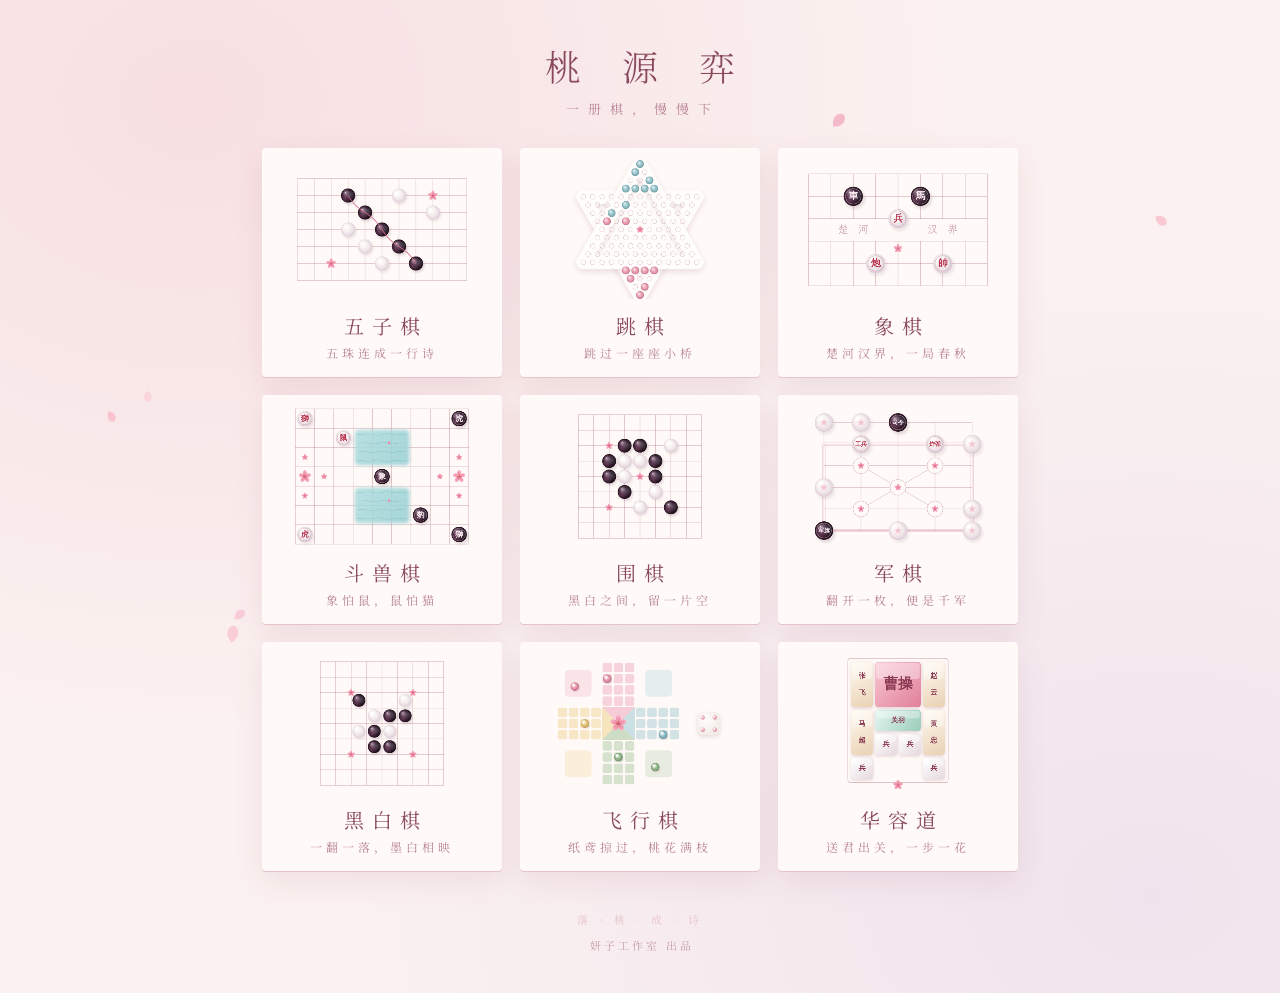
==== commit 7468fee7: "页底加「妍子工作室 出品」；首页优化 - 十个页面页底加署名 - 首页卡片依次浮现、按下有回弹；手机上最后一张横排铺满一行 - 记住上次玩的棋，首页那张卡片标「上次在下」 - 重画跳棋、斗兽棋、军棋小" ====
--- a/index.html
+++ b/index.html
@@ -23,12 +23,26 @@
 @media(max-width:480px){.grid{grid-template-columns:repeat(2,minmax(0,1fr));gap:12px;width:100%}a.card{padding:8px 8px 12px}.name{font-size:17px;letter-spacing:5px;text-indent:5px;margin-top:8px}.tag{font-size:11px;letter-spacing:1px}}
 a.card{display:block;text-decoration:none;color:inherit;background:#fffaf8;border-radius:4px;box-shadow:0 1px 0 #e6c3ca,0 10px 30px rgba(140,70,90,.10);padding:12px 12px 16px;transition:transform .25s,box-shadow .25s}
 a.card:hover{transform:translateY(-3px);box-shadow:0 1px 0 #e6c3ca,0 16px 38px rgba(140,70,90,.16)}
+a.card:active{transform:scale(.98)}
+a.card{position:relative;animation:rise .7s cubic-bezier(.2,.7,.3,1) both;animation-delay:calc(var(--i,0)*70ms + .15s)}
+@keyframes rise{from{opacity:0;transform:translateY(14px)}to{opacity:1;transform:none}}
+/* 上次玩的那个棋：右上角一枚小小的胭脂印 */
+a.card.last::after{content:'上次在下';position:absolute;top:10px;right:10px;font-size:11px;letter-spacing:2px;padding:2px 7px 2px 9px;color:#fff;background:rgba(201,77,116,.82);border-radius:3px}
+@media(max-width:480px){
+  /* 九张卡片两列排，最后一张横着铺满一行：左边小图、右边名字 */
+  a.card:last-child{grid-column:1/-1;display:flex;align-items:center;gap:6px;padding:8px 14px 8px 8px}
+  a.card:last-child canvas{width:52%;flex:none}
+  a.card:last-child .txt{flex:1}
+  a.card.last::after{top:6px;right:6px;font-size:10px;padding:1px 5px 1px 6px}
+}
+@media(prefers-reduced-motion:reduce){a.card{animation:none}}
 
 
 canvas{display:block;width:100%;height:auto;border-radius:2px}
 .name{font-size:20px;font-weight:400;letter-spacing:8px;text-indent:8px;text-align:center;margin-top:12px}
 .tag{font-size:12px;letter-spacing:4px;color:var(--soft);text-align:center;margin-top:4px}
 .footer{margin-top:40px;font-size:11px;letter-spacing:4px;color:var(--line);position:relative}
+.studio{margin-top:10px;font-size:11px;letter-spacing:3px;text-indent:3px;color:var(--soft);opacity:.75;user-select:none;position:relative}
 </style>
 </head>
 <body>
@@ -36,17 +50,18 @@
 <div class="title">桃 源 弈</div>
 <div class="sub">一 册 棋 ， 慢 慢 下</div>
 <div class="grid">
-  <a class="card" href="wuziqi.html"><canvas data-g="wu" width="560" height="360"></canvas><div class="name">五子棋</div><div class="tag">五珠连成一行诗</div></a>
-  <a class="card" href="tiaoqi.html"><canvas data-g="tiao" width="560" height="360"></canvas><div class="name">跳棋</div><div class="tag">跳过一座座小桥</div></a>
-  <a class="card" href="xiangqi.html"><canvas data-g="xiang" width="560" height="360"></canvas><div class="name">象棋</div><div class="tag">楚河汉界，一局春秋</div></a>
-  <a class="card" href="doushou.html"><canvas data-g="dou" width="560" height="360"></canvas><div class="name">斗兽棋</div><div class="tag">象怕鼠，鼠怕猫</div></a>
-  <a class="card" href="weiqi.html"><canvas data-g="wei" width="560" height="360"></canvas><div class="name">围棋</div><div class="tag">黑白之间，留一片空</div></a>
-  <a class="card" href="junqi.html"><canvas data-g="jun" width="560" height="360"></canvas><div class="name">军棋</div><div class="tag">翻开一枚，便是千军</div></a>
-  <a class="card" href="heibaiqi.html"><canvas data-g="hei" width="560" height="360"></canvas><div class="name">黑白棋</div><div class="tag">一翻一落，墨白相映</div></a>
-  <a class="card" href="feixingqi.html"><canvas data-g="fei" width="560" height="360"></canvas><div class="name">飞行棋</div><div class="tag">纸鸢掠过，桃花满枝</div></a>
-  <a class="card" href="huarongdao.html"><canvas data-g="hua" width="560" height="360"></canvas><div class="name">华容道</div><div class="tag">送君出关，一步一花</div></a>
+  <a class="card" style="--i:0" href="wuziqi.html"><canvas data-g="wu" width="560" height="360"></canvas><div class="txt"><div class="name">五子棋</div><div class="tag">五珠连成一行诗</div></div></a>
+  <a class="card" style="--i:1" href="tiaoqi.html"><canvas data-g="tiao" width="560" height="360"></canvas><div class="txt"><div class="name">跳棋</div><div class="tag">跳过一座座小桥</div></div></a>
+  <a class="card" style="--i:2" href="xiangqi.html"><canvas data-g="xiang" width="560" height="360"></canvas><div class="txt"><div class="name">象棋</div><div class="tag">楚河汉界，一局春秋</div></div></a>
+  <a class="card" style="--i:3" href="doushou.html"><canvas data-g="dou" width="560" height="360"></canvas><div class="txt"><div class="name">斗兽棋</div><div class="tag">象怕鼠，鼠怕猫</div></div></a>
+  <a class="card" style="--i:4" href="weiqi.html"><canvas data-g="wei" width="560" height="360"></canvas><div class="txt"><div class="name">围棋</div><div class="tag">黑白之间，留一片空</div></div></a>
+  <a class="card" style="--i:5" href="junqi.html"><canvas data-g="jun" width="560" height="360"></canvas><div class="txt"><div class="name">军棋</div><div class="tag">翻开一枚，便是千军</div></div></a>
+  <a class="card" style="--i:6" href="heibaiqi.html"><canvas data-g="hei" width="560" height="360"></canvas><div class="txt"><div class="name">黑白棋</div><div class="tag">一翻一落，墨白相映</div></div></a>
+  <a class="card" style="--i:7" href="feixingqi.html"><canvas data-g="fei" width="560" height="360"></canvas><div class="txt"><div class="name">飞行棋</div><div class="tag">纸鸢掠过，桃花满枝</div></div></a>
+  <a class="card" style="--i:8" href="huarongdao.html"><canvas data-g="hua" width="560" height="360"></canvas><div class="txt"><div class="name">华容道</div><div class="tag">送君出关，一步一花</div></div></a>
 </div>
 <div class="footer">落 · 桃 · 成 · 诗</div>
+<div class="studio">妍子工作室 出品</div>
 <script>
 let ctx;
 function blob(x,y,r,col,a){const b=ctx.createRadialGradient(x,y,0,x,y,r);b.addColorStop(0,col.replace('A',a));b.addColorStop(1,col.replace('A',0));ctx.fillStyle=b;ctx.fillRect(x-r,y-r,r*2,r*2)}
@@ -74,35 +89,39 @@
     [[1,3,1],[2,4,1],[3,5,1],[4,6,1],[5,7,1],[1,6,2],[2,8,2],[3,3,2],[4,4,2],[5,5,2]].forEach(([r,cc,p])=>pearl(x0+cc*c,y0+r*c,c*.42,p));
     ctx.strokeStyle='rgba(214,110,138,.8)';ctx.lineWidth=2.5;ctx.beginPath();for(let i=0;i<=40;i++){const k=i/40,x=x0+c*3+c*4*k,y=y0+c+c*4*k,w=Math.sin(k*Math.PI*4)*4;ctx.lineTo(x-w*.7,y+w*.7)}ctx.stroke();
     flower(x0+c*2,y0+c*5,8);flower(x0+c*8,y0+c*1,8)},
-  tiao(W,H){const s=34,cx=W/2,top=40,cols=[['#f0b6c4','#d6889c'],['#eac874','#c9a35a'],['#b3cdac','#86a37c'],['#aed2d7','#7ea9b0']];
-    const pts=[];for(let r=0;r<8;r++)for(let i=0;i<=r;i++)pts.push([cx+(i-r/2)*s*1.15,top+r*s]);
-    ctx.fillStyle='rgba(170,100,120,.35)';pts.forEach(([x,y])=>{ctx.beginPath();ctx.arc(x,y,3.2,0,7);ctx.fill()});
-    pts.forEach(([x,y],i)=>{if(i<6)pearl(x,y,14,2,cols[0]);else if(i>=28&&i<31)pearl(x,y,14,2,cols[2]);else if(i>=33&&i<36)pearl(x,y,14,2,cols[3])});
-    pearl(pts[13][0],pts[13][1],14,2,cols[1]);
-    ctx.setLineDash([4,6]);ctx.strokeStyle='rgba(214,110,138,.7)';ctx.lineWidth=2;ctx.beginPath();ctx.moveTo(pts[13][0],pts[13][1]);ctx.quadraticCurveTo(pts[13][0]+30,pts[13][1]-50,pts[4][0],pts[4][1]-6);ctx.stroke();ctx.setLineDash([]);
-    flower(pts[19][0],pts[19][1],7)},
+  tiao(W,H){const D=24.5,cx=W/2,cy=H/2,SQ=Math.sqrt(3)/2,P6=[[234,150,170],[146,184,136],[166,156,200],[140,190,198],[244,224,228],[234,200,116]];
+    const holes=[];for(let q=-8;q<=8;q++)for(let r=-8;r<=8;r++){const s2=-q-r;if(Math.abs(s2)>8)continue;if((q>=-4&&r>=-4&&s2>=-4)||(q<=4&&r<=4&&s2<=4))holes.push({x:cx+(q+r/2)*D,y:cy+r*SQ*D,c:r>=5?0:r<=-5?3:-1})}
+    const T=sg=>[[8,-4],[-4,8],[-4,-4]].map(([q,r])=>[cx+(sg*q+sg*r/2)*D,cy+sg*r*SQ*D]);
+    ctx.save();ctx.shadowColor='rgba(140,70,90,.16)';ctx.shadowBlur=16;ctx.shadowOffsetY=6;ctx.fillStyle=ctx.strokeStyle='#fffdfc';ctx.lineJoin='round';ctx.lineWidth=D*1.5;for(const t of[T(1),T(-1)]){ctx.beginPath();ctx.moveTo(...t[0]);ctx.lineTo(...t[1]);ctx.lineTo(...t[2]);ctx.closePath();ctx.fill();ctx.stroke()}ctx.restore();
+    holes.forEach(h=>{ctx.strokeStyle='rgba(170,100,120,.45)';ctx.lineWidth=1;ctx.beginPath();ctx.arc(h.x,h.y,D*.26,0,7);ctx.stroke()});
+    const jade=(x,y,c)=>{const R=D*.42;ctx.save();ctx.beginPath();ctx.arc(x,y,R,0,7);ctx.clip();const g=ctx.createRadialGradient(x-R*.2,y-R*.25,R*.1,x,y,R*1.05);g.addColorStop(0,`rgb(${c.map(v=>v+(255-v)*.45|0)})`);g.addColorStop(.6,`rgb(${c})`);g.addColorStop(1,`rgb(${c.map(v=>v*.8|0)})`);ctx.fillStyle=g;ctx.fillRect(x-R,y-R,R*2,R*2);
+      const hg=ctx.createRadialGradient(x-R*.3,y-R*.35,0,x-R*.3,y-R*.35,R*.6);hg.addColorStop(0,'rgba(255,255,255,.55)');hg.addColorStop(1,'rgba(255,255,255,0)');ctx.fillStyle=hg;ctx.fillRect(x-R,y-R,R*2,R*2);ctx.restore()};
+    holes.forEach((h,i)=>{if(h.c===0&&i%4!==1)jade(h.x,h.y,P6[0]);if(h.c===3&&i%3!==0)jade(h.x,h.y,P6[3])});
+    const mid=holes.filter(h=>h.c<0);[[40,0],[30,3],[22,0],[47,3]].forEach(([k,p])=>jade(mid[k].x,mid[k].y,P6[p]));
+    flower(cx,cy,6)},
   xiang(W,H){const c=58,x0=W/2-c*4,y0=36;ctx.strokeStyle=LINE;ctx.lineWidth=1.6;
     for(let j=0;j<6;j++){if(j===2||j===3)continue}grid(x0,y0,9,3,c);grid(x0,y0+c*3,9,3,c);ctx.beginPath();ctx.moveTo(x0,y0+c*2);ctx.lineTo(x0,y0+c*3);ctx.moveTo(x0+c*8,y0+c*2);ctx.lineTo(x0+c*8,y0+c*3);ctx.stroke();
     ctx.fillStyle='rgba(170,100,120,.5)';ctx.font=`300 26px 'Noto Serif SC',serif`;ctx.textAlign='center';ctx.textBaseline='middle';ctx.fillText('楚　河',x0+c*2,y0+c*2.5);ctx.fillText('汉　界',x0+c*6,y0+c*2.5);
     disc(x0+c*2,y0+c,25,1,'車');disc(x0+c*5,y0+c*1,25,1,'馬');disc(x0+c*3,y0+c*4,25,2,'炮',1);disc(x0+c*6,y0+c*4,25,2,'帥',1);disc(x0+c*4,y0+c*2,25,2,'兵',1);flower(x0+c*4,y0+c*2.5+48,7)},
-  dou(W,H){const c=54,x0=W/2-c*3.5,y0=H/2-c*2.5;ctx.strokeStyle=LINE;ctx.lineWidth=1.6;for(let i=0;i<=7;i++){ctx.beginPath();ctx.moveTo(x0+i*c,y0);ctx.lineTo(x0+i*c,y0+c*5);ctx.stroke()}for(let j=0;j<=5;j++){ctx.beginPath();ctx.moveTo(x0,y0+j*c);ctx.lineTo(x0+c*7,y0+j*c);ctx.stroke()}
-    [[1,1],[2,1],[4,1],[5,1]].forEach(([cx])=>{});for(const cx of[1,4])for(const cy of[1,2,3]){ctx.fillStyle='rgba(160,205,210,.32)';ctx.fillRect(x0+cx*c+1,y0+cy*c+1,c*2-2,c-2)}
-    ctx.strokeStyle='rgba(110,170,180,.5)';ctx.lineWidth=1.4;for(const cx of[1,4])for(let k=0;k<5;k++){const y=y0+c*1.4+k*c*.42;ctx.beginPath();for(let i=0;i<=20;i++){const x=x0+cx*c+8+i*(c*2-16)/20;ctx.lineTo(x,y+Math.sin(i*.9+k)*2.5)}ctx.stroke()}
-    disc(x0+c*1.5,y0+c*2.5,22,2,'鼠',1);disc(x0+c*3.5,y0+c*.5,22,1,'象');disc(x0+c*3.5,y0+c*4.5,22,2,'獅',1);disc(x0+c*6.5,y0+c*.5,22,1,'虎');flower(x0+c*3.5,y0+c*2.5,10);flower(x0+c*.5,y0+c*4.5,7)},
-  jun(W,H){const cx=92,cy=58,x0=W/2-cx*2,y0=H/2-cy*2.5,R=22,P=(i,j)=>[x0+i*cx,y0+j*cy];
+  dou(W,H){const c=50,x0=W/2-c*4.5,y0=H/2-c*3.5;grid(x0,y0,10,8,c);
+    // 棋盘横过来放：左右两头是兽穴，中间两汪春水
+    for(const ry of[1,4]){const x=x0+c*3,y=y0+ry*c,w=c*3,h=c*2;ctx.save();ctx.filter='blur(4px)';const g=ctx.createLinearGradient(x,y,x+w,y+h);g.addColorStop(0,'rgba(178,222,222,.9)');g.addColorStop(1,'rgba(150,206,210,.85)');ctx.fillStyle=g;ctx.beginPath();ctx.roundRect(x+4,y+4,w-8,h-8,10);ctx.fill();ctx.restore();
+      ctx.strokeStyle='rgba(80,150,165,.28)';ctx.lineWidth=1.3;for(let k=0;k<4;k++){const yy=y+16+k*(h-32)/3;ctx.beginPath();for(let xx=10;xx<=w-10;xx+=3){const t=(xx-10)/(w-20),y2=yy+Math.sin(xx/8+k)*2*Math.sin(t*Math.PI);xx===10?ctx.moveTo(x+xx,y2):ctx.lineTo(x+xx,y2)}ctx.stroke()}
+      ctx.save();ctx.translate(x+w*.62,y+h*.38);ctx.rotate(.6);petal(0,0,4.5,'#f18fab');ctx.restore()}
+    for(const[i,j,s2]of[[0,3,10],[0,2,5],[0,4,5],[1,3,5],[8,3,10],[8,2,5],[8,4,5],[7,3,5]])flower(x0+c*(i+.5),y0+c*(j+.5),s2);
+    const R=20;disc(x0+c*.5,y0+c*.5,R,2,'獅',1);disc(x0+c*.5,y0+c*6.5,R,2,'虎',1);disc(x0+c*2.5,y0+c*1.5,R,2,'鼠',1);disc(x0+c*4.5,y0+c*3.5,R,1,'象');disc(x0+c*8.5,y0+c*.5,R,1,'虎');disc(x0+c*8.5,y0+c*6.5,R,1,'獅');disc(x0+c*6.5,y0+c*5.5,R,1,'豹')},
+  jun(W,H){const cx=96,cy=56,x0=W/2-cx*2,y0=H/2-cy*2.5,R=24,P=(i,j)=>[x0+i*cx,y0+j*cy];
     ctx.strokeStyle=LINE;ctx.lineWidth=1.4;for(let i=0;i<5;i++){ctx.beginPath();ctx.moveTo(...P(i,0));ctx.lineTo(...P(i,5));ctx.stroke()}for(let j=0;j<6;j++){ctx.beginPath();ctx.moveTo(...P(0,j));ctx.lineTo(...P(4,j));ctx.stroke()}
     ctx.beginPath();ctx.moveTo(...P(1,2));ctx.lineTo(...P(3,4));ctx.moveTo(...P(3,2));ctx.lineTo(...P(1,4));ctx.stroke();
-    // 铁路：粉色双线
     ctx.strokeStyle='rgba(214,110,138,.55)';ctx.lineWidth=1.2;for(const d of[-3,3]){for(const j of[1,5]){ctx.beginPath();ctx.moveTo(P(0,j)[0],P(0,j)[1]+d);ctx.lineTo(P(4,j)[0],P(4,j)[1]+d);ctx.stroke()}for(const i of[0,4]){ctx.beginPath();ctx.moveTo(P(i,1)[0]+d,P(i,1)[1]);ctx.lineTo(P(i,5)[0]+d,P(i,5)[1]);ctx.stroke()}}
-    // 行营
-    for(const[i,j]of[[1,2],[3,2],[2,3],[1,4],[3,4]]){const[x,y]=P(i,j);ctx.strokeStyle='rgba(170,100,120,.5)';ctx.lineWidth=1.2;ctx.fillStyle='#fffaf8';ctx.beginPath();ctx.arc(x,y,R*.9,0,7);ctx.fill();ctx.stroke();flower(x,y,6)}
-    const back=(x,y)=>{pearl(x,y,R,2);ctx.save();ctx.globalAlpha=.6;flower(x,y,7);ctx.restore()};
-    [[0,0],[1,0],[3,0],[4,1],[0,2],[4,2],[0,3],[4,3],[2,4],[0,5],[2,5],[4,5],[1,1],[3,5]].forEach(([i,j])=>back(...P(i,j)));
-    disc(...P(2,0),R,1,'司令');disc(...P(4,0),R,2,'炸弹',1);disc(...P(2,1),R,2,'工兵',1);disc(...P(3,1),R,1,'军旗');disc(...P(1,5),R,1,'地雷')},
+    for(const[i,j]of[[1,2],[3,2],[2,3],[1,4],[3,4]]){const[x,y]=P(i,j);ctx.strokeStyle='rgba(170,100,120,.45)';ctx.lineWidth=1.2;ctx.fillStyle='#fffaf8';ctx.beginPath();ctx.arc(x,y,R*.85,0,7);ctx.fill();ctx.stroke();flower(x,y,5.5)}
+    const back=(x,y)=>{pearl(x,y,R,2);ctx.save();ctx.globalAlpha=.35;flower(x,y,6);ctx.restore()};
+    [[0,0],[1,0],[4,1],[0,3],[4,4],[2,5],[4,5]].forEach(([i,j])=>back(...P(i,j)));
+    disc(...P(2,0),R,1,'司令');disc(...P(3,1),R,2,'炸弹',1);disc(...P(1,1),R,2,'工兵',1);disc(...P(0,5),R,1,'军旗')},
   hei(W,H){const c=40,x0=W/2-c*4,y0=H/2-c*4;ctx.strokeStyle=LINE;ctx.lineWidth=1.4;for(let i=0;i<=8;i++){ctx.beginPath();ctx.moveTo(x0+i*c,y0);ctx.lineTo(x0+i*c,y0+8*c);ctx.stroke();ctx.beginPath();ctx.moveTo(x0,y0+i*c);ctx.lineTo(x0+8*c,y0+i*c);ctx.stroke()}
     for(const[i,j]of[[2,2],[6,2],[2,6],[6,6]])flower(x0+i*c,y0+j*c,6);
     const C=(i,j,p)=>pearl(x0+(i+.5)*c,y0+(j+.5)*c,c*.42,p);[[3,3,2],[4,4,2],[3,4,1],[4,3,1],[5,3,1],[2,4,2],[3,5,1],[4,5,1],[5,2,2],[2,2,1]].forEach(([i,j,p])=>C(i,j,p));},
-  fei(W,H){const s=26,cx=W/2-50,cy=H/2,col=[[234,150,170],[140,190,198],[146,184,136],[234,200,116]];
+  fei(W,H){const s=29,cx=W/2-56,cy=H/2,col=[[234,150,170],[140,190,198],[146,184,136],[234,200,116]];
     const sq=(i,j,k,a=.38)=>{const c=col[k],x=cx+i*s,y=cy+j*s;ctx.fillStyle=`rgba(${c[0]},${c[1]},${c[2]},${a})`;ctx.beginPath();ctx.roundRect(x-s*.42,y-s*.42,s*.84,s*.84,5);ctx.fill()};
     // 十字形：四条臂，每条 3 格宽、4 格长，颜色轮流
     let k=0;for(let L=2;L<=5;L++)for(let w=-1;w<=1;w++){sq(w,-L,(k++)%4);sq(L,w,(k++)%4);sq(-w,L,(k++)%4);sq(-L,-w,(k++)%4)}
@@ -117,7 +136,7 @@
     const dx=W/2+178,dy=H/2,d=58;ctx.save();ctx.shadowColor='rgba(140,70,90,.2)';ctx.shadowBlur=12;ctx.shadowOffsetY=5;ctx.fillStyle='#f7f1ed';ctx.beginPath();ctx.roundRect(dx-d/2,dy-d/2,d,d,d*.22);ctx.fill();ctx.restore();
     let g=ctx.createRadialGradient(dx-d*.2,dy-d*.25,2,dx,dy,d*.8);g.addColorStop(0,'#fffefc');g.addColorStop(1,'#efe6e1');ctx.fillStyle=g;ctx.beginPath();ctx.roundRect(dx-d/2,dy-d/2,d,d,d*.22);ctx.fill();
     for(const[a2,b2]of[[-1,-1],[1,-1],[-1,1],[1,1]])pearl(dx+a2*d*.27,dy+b2*d*.27,5.5,2,['#f4b6c6','#d77d97'])},
-  hua(W,H){const c=58,x0=W/2-c*2,y0=H/2-c*2.5-6;ctx.strokeStyle='rgba(170,100,120,.5)';ctx.lineWidth=1.4;ctx.beginPath();ctx.roundRect(x0-6,y0-6,c*4+12,c*5+12,8);ctx.stroke();
+  hua(W,H){const c=62,x0=W/2-c*2,y0=H/2-c*2.5-8;ctx.strokeStyle='rgba(170,100,120,.5)';ctx.lineWidth=1.4;ctx.beginPath();ctx.roundRect(x0-6,y0-6,c*4+12,c*5+12,8);ctx.stroke();
     const blk=(i,j,w,h,top,bot,txt)=>{const x=x0+i*c+3,y=y0+j*c+3,ww=w*c-6,hh=h*c-6;ctx.save();ctx.shadowColor='rgba(140,70,90,.22)';ctx.shadowBlur=8;ctx.shadowOffsetY=3;
       const g=ctx.createLinearGradient(x,y,x+ww,y+hh);g.addColorStop(0,top);g.addColorStop(1,bot);ctx.fillStyle=g;ctx.beginPath();ctx.roundRect(x,y,ww,hh,8);ctx.fill();ctx.restore();
       ctx.fillStyle='rgba(255,255,255,.35)';ctx.beginPath();ctx.roundRect(x+3,y+3,ww-6,hh*.35,6);ctx.fill();
@@ -131,6 +150,7 @@
     B.forEach(([r,cc])=>pearl(x0+cc*c,y0+r*c,c*.45,1));Wt.forEach(([r,cc])=>pearl(x0+cc*c,y0+r*c,c*.45,2));
     for(const[r,cc]of[[2,2],[2,6],[6,2],[6,6],[4,4]])if(!B.concat(Wt).some(p=>p[0]===r&&p[1]===cc))flower(x0+cc*c,y0+r*c,6)}
 };
+try{const L=localStorage.getItem('taoyuan-last');if(L){const a=document.querySelector(`a.card[href="${L}"]`);a&&a.classList.add('last')}}catch(e){}
 document.querySelectorAll('canvas[data-g]').forEach(cv=>{ctx=cv.getContext('2d');ctx.fillStyle='#fffaf8';ctx.fillRect(0,0,cv.width,cv.height);DRAW[cv.dataset.g](cv.width,cv.height)});
 // 背景慢慢飘几片桃花瓣
 const sky=document.getElementById('sky'),sc=sky.getContext('2d');let P=[];
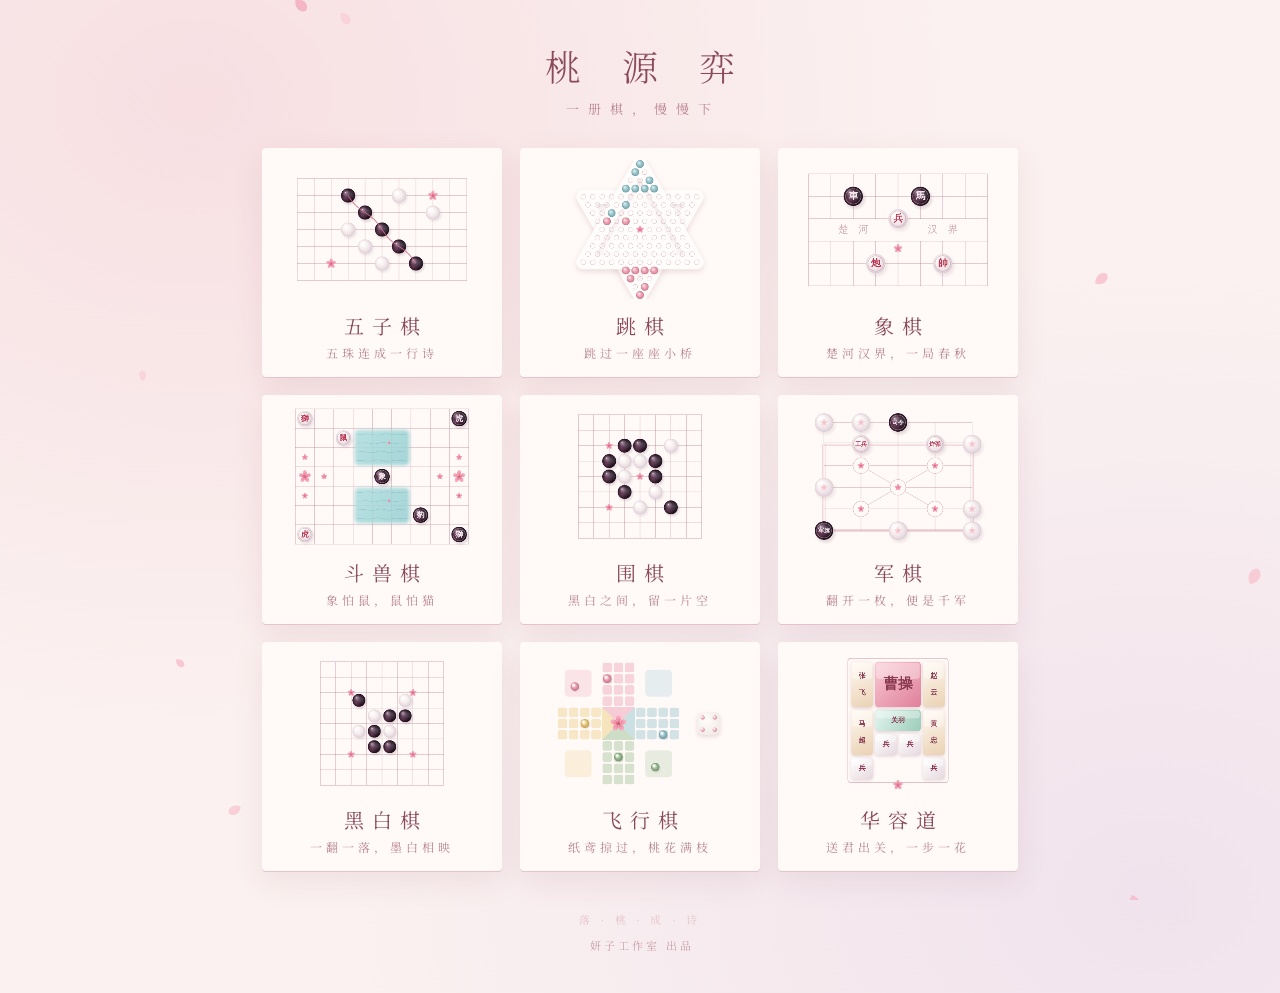
==== commit 081dff1e: "体检修复：五子棋困难不卡、军棋一屏放下、飞行棋箭头、自带字体、分享卡片 - 五子棋电脑放到后台线程，候选排序只看局部，困难难度手机上从约 6 秒降到约 0.3 秒，思考时页面不再卡住 - 军棋棋盘跟屏" ====
--- a/index.html
+++ b/index.html
@@ -4,9 +4,21 @@
 <meta charset="UTF-8">
 <meta name="viewport" content="width=device-width, initial-scale=1.0">
 <title>桃源弈</title>
+<link rel="icon" href="data:image/svg+xml,%3Csvg xmlns='http://www.w3.org/2000/svg' viewBox='0 0 64 64'%3E%3Ccircle cx='32' cy='32' r='26' fill='%236e2240'/%3E%3Cellipse cx='24' cy='22' rx='8' ry='5' fill='%23ffdcea' opacity='.5' transform='rotate(-30 24 22)'/%3E%3C/svg%3E">
+<meta property="og:type" content="website">
+<meta property="og:site_name" content="桃源弈">
+<meta property="og:title" content="桃源弈">
+<meta property="og:description" content="桃源弈：在桃花源里慢慢下一盘棋。五子棋、跳棋、象棋、斗兽棋、围棋、军棋、黑白棋、飞行棋、华容道。">
+<meta property="og:url" content="https://yanzi139715.github.io/gomoku/">
+<meta property="og:image" content="https://yanzi139715.github.io/gomoku/og.png">
+<meta property="og:image:width" content="1200">
+<meta property="og:image:height" content="630">
+<meta name="twitter:card" content="summary_large_image">
+<link rel="apple-touch-icon" href="apple-touch-icon.png">
 <meta name="description" content="桃源弈：在桃花源里慢慢下一盘棋。五子棋、跳棋、象棋、斗兽棋、围棋、军棋、黑白棋、飞行棋、华容道。">
 <meta name="theme-color" content="#fbf1f0">
-<link href="https://fonts.googleapis.com/css2?family=Noto+Serif+SC:wght@300;400;600&display=swap" rel="stylesheet">
+<style>@font-face{font-family:'Noto Serif SC';font-weight:300;font-display:swap;src:url(fonts/noto-serif-sc-300.woff2) format('woff2')}@font-face{font-family:'Noto Serif SC';font-weight:400;font-display:swap;src:url(fonts/noto-serif-sc-400.woff2) format('woff2')}@font-face{font-family:'Noto Serif SC';font-weight:600;font-display:swap;src:url(fonts/noto-serif-sc-600.woff2) format('woff2')}</style>
+<link rel="preload" href="fonts/noto-serif-sc-400.woff2" as="font" type="font/woff2" crossorigin>
 <style>
 *,*::before,*::after{margin:0;padding:0;box-sizing:border-box}
 :root{--bg:#fbf1f0;--ink:#8a4a5c;--soft:#b98593;--line:#e6c3ca}
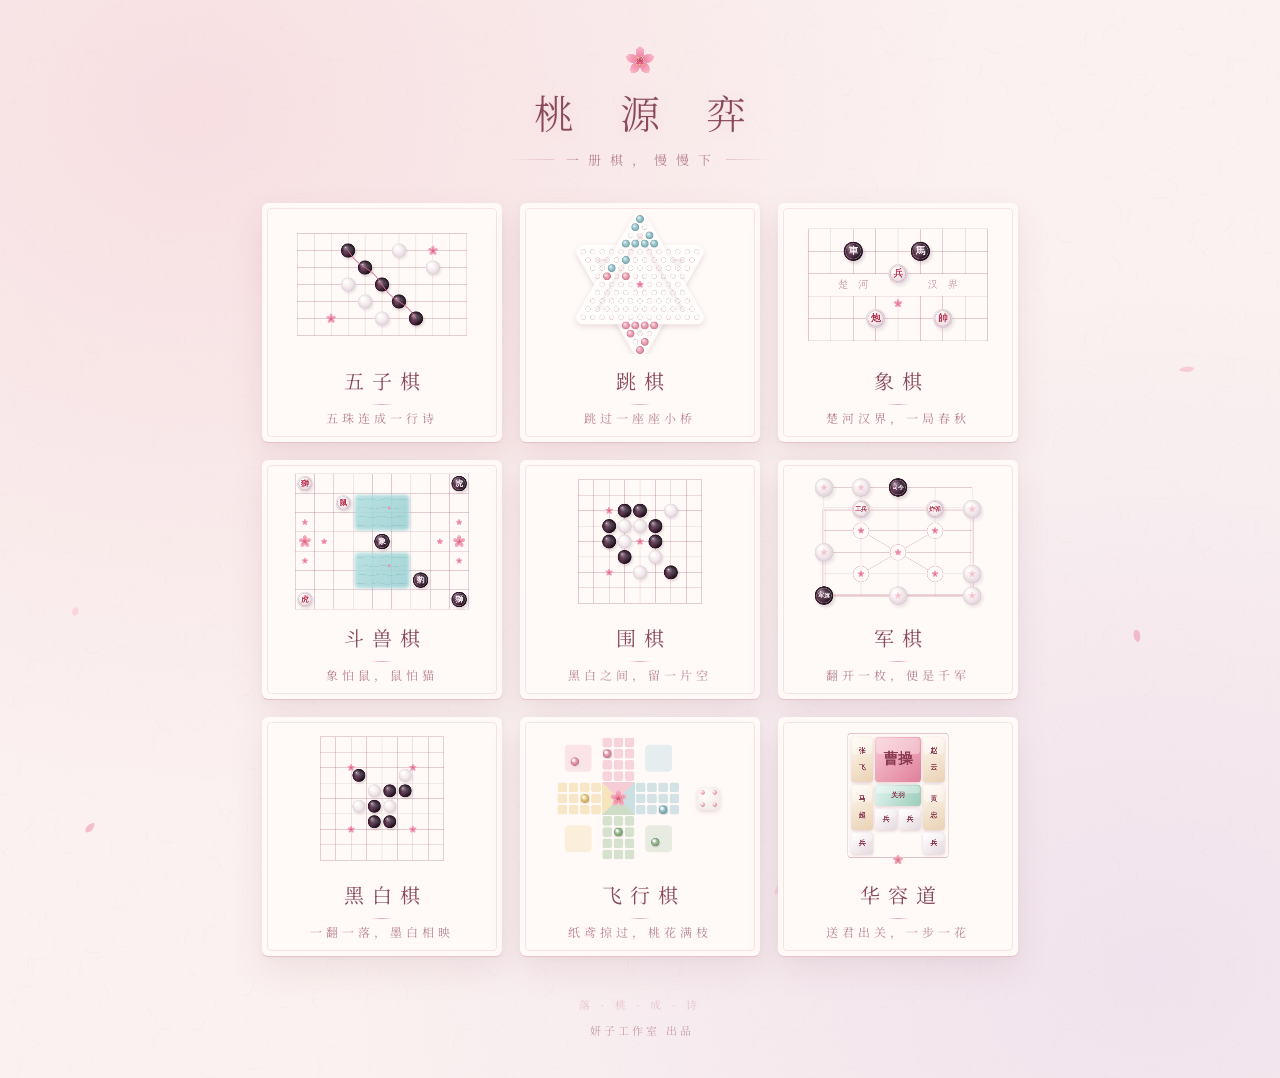
==== commit 4bf7459f: "首页原版细节优化：标题小桃花、信笺内框、纸纹、花瓣翻落 在线上版上只做细节，风格不变：标题上一朵小桃花、副标题两侧细线； 卡片加信笺内框、圆角和投影更柔、名字下一根短粉线；底色加淡纸纹； 飘落的花瓣会" ====
--- a/index.html
+++ b/index.html
@@ -28,13 +28,16 @@
   animation:fadein .9s ease both}
 @keyframes fadein{from{opacity:0;transform:translateY(8px)}to{opacity:1;transform:none}}
 #sky{position:fixed;inset:0;pointer-events:none;z-index:0}
-.title{font-size:36px;font-weight:300;letter-spacing:16px;text-indent:16px;line-height:1.2;text-align:center;position:relative}
-.sub{font-size:13px;letter-spacing:3px;color:var(--soft);margin:12px 0 30px;text-align:center;position:relative}
+.title{font-size:40px;font-weight:300;letter-spacing:18px;text-indent:18px;line-height:1.2;text-align:center;position:relative;text-shadow:0 2px 14px rgba(217,87,127,.12)}
+#bloom{display:block;width:34px;height:34px;margin:0 auto 10px;position:relative}
+.sub{display:flex;align-items:center;gap:12px;font-size:13px;letter-spacing:3px;color:var(--soft);margin:14px 0 34px;position:relative}
+.sub::before,.sub::after{content:'';width:46px;height:1px;background:linear-gradient(90deg,transparent,var(--line))}.sub::after{transform:scaleX(-1)}
 .grid{display:grid;grid-template-columns:repeat(3,minmax(0,240px));gap:18px;position:relative}
 @media(max-width:820px){.grid{grid-template-columns:repeat(2,minmax(0,260px))}}
-@media(max-width:480px){.grid{grid-template-columns:repeat(2,minmax(0,1fr));gap:12px;width:100%}a.card{padding:8px 8px 12px}.name{font-size:17px;letter-spacing:5px;text-indent:5px;margin-top:8px}.tag{font-size:11px;letter-spacing:1px}}
-a.card{display:block;text-decoration:none;color:inherit;background:#fffaf8;border-radius:4px;box-shadow:0 1px 0 #e6c3ca,0 10px 30px rgba(140,70,90,.10);padding:12px 12px 16px;transition:transform .25s,box-shadow .25s}
-a.card:hover{transform:translateY(-3px);box-shadow:0 1px 0 #e6c3ca,0 16px 38px rgba(140,70,90,.16)}
+@media(max-width:480px){.grid{grid-template-columns:repeat(2,minmax(0,1fr));gap:12px;width:100%}a.card{padding:8px 8px 12px}a.card::before{inset:4px}.name{font-size:17px;letter-spacing:5px;text-indent:5px;margin-top:8px}.name::after{margin-top:7px}.tag{font-size:11px;letter-spacing:1px}}
+a.card{display:block;text-decoration:none;color:inherit;background:#fffaf8;border-radius:6px;box-shadow:0 1px 0 #e6c3ca,0 2px 6px rgba(140,70,90,.05),0 14px 34px rgba(140,70,90,.10);padding:12px 12px 16px;transition:transform .35s cubic-bezier(.2,.7,.3,1),box-shadow .35s}
+a.card::before{content:'';position:absolute;inset:5px;border:1px solid rgba(230,160,178,.28);border-radius:4px;pointer-events:none}
+a.card:hover{transform:translateY(-4px);box-shadow:0 1px 0 #e6c3ca,0 4px 10px rgba(217,87,127,.08),0 20px 44px rgba(217,87,127,.18)}
 a.card:active{transform:scale(.98)}
 a.card{position:relative;animation:rise .7s cubic-bezier(.2,.7,.3,1) both;animation-delay:calc(var(--i,0)*70ms + .15s)}
 @keyframes rise{from{opacity:0;transform:translateY(14px)}to{opacity:1;transform:none}}
@@ -53,12 +56,14 @@
 canvas{display:block;width:100%;height:auto;border-radius:2px}
 .name{font-size:20px;font-weight:400;letter-spacing:8px;text-indent:8px;text-align:center;margin-top:12px}
 .tag{font-size:12px;letter-spacing:4px;color:var(--soft);text-align:center;margin-top:4px}
+.name::after{content:'';display:block;width:22px;height:1px;margin:9px auto 0;background:linear-gradient(90deg,transparent,#e8a8b8,transparent)}
 .footer{margin-top:40px;font-size:11px;letter-spacing:4px;color:var(--line);position:relative}
 .studio{margin-top:10px;font-size:11px;letter-spacing:3px;text-indent:3px;color:var(--soft);opacity:.75;user-select:none;position:relative}
 </style>
 </head>
 <body>
 <canvas id="sky"></canvas>
+<canvas id="bloom" width="102" height="102" aria-hidden="true"></canvas>
 <div class="title">桃 源 弈</div>
 <div class="sub">一 册 棋 ， 慢 慢 下</div>
 <div class="grid">
@@ -164,14 +169,21 @@
 };
 try{const L=localStorage.getItem('taoyuan-last');if(L){const a=document.querySelector(`a.card[href="${L}"]`);a&&a.classList.add('last')}}catch(e){}
 document.querySelectorAll('canvas[data-g]').forEach(cv=>{ctx=cv.getContext('2d');ctx.fillStyle='#fffaf8';ctx.fillRect(0,0,cv.width,cv.height);DRAW[cv.dataset.g](cv.width,cv.height)});
-// 背景慢慢飘几片桃花瓣
+// 底色加一层很淡的纸纤维，像信笺纸
+(()=>{const T=document.createElement('canvas');T.width=T.height=300;const c=T.getContext('2d');let s=7;const r=()=>(s=s*16807%2147483647)/2147483647;
+  for(let i=0;i<1800;i++){c.fillStyle=`rgba(170,110,125,${r()*.04})`;c.fillRect(r()*300,r()*300,1,1)}
+  c.lineWidth=.6;for(let i=0;i<90;i++){const x=r()*300,y=r()*300,a=r()*6,l=6+r()*16;c.strokeStyle=`rgba(190,130,145,${.04+r()*.05})`;c.beginPath();c.moveTo(x,y);c.quadraticCurveTo(x+Math.cos(a+1)*l*.5,y+Math.sin(a+1)*l*.5,x+Math.cos(a)*l,y+Math.sin(a)*l);c.stroke()}
+  document.body.style.backgroundImage=getComputedStyle(document.body).backgroundImage+`,url(${T.toDataURL()})`})();
+// 标题上一朵小桃花
+(()=>{const cv=document.getElementById('bloom');ctx=cv.getContext('2d');flower(51,51,26)})();
+// 背景慢慢飘几片桃花瓣，飘的时候一面一面地翻
 const sky=document.getElementById('sky'),sc=sky.getContext('2d');let P=[];
 function rs(){sky.width=innerWidth*devicePixelRatio;sky.height=innerHeight*devicePixelRatio}rs();addEventListener('resize',rs);
-for(let i=0;i<9;i++)P.push({x:Math.random(),y:Math.random(),s:5+Math.random()*4,v:.00025+Math.random()*.0003,r:Math.random()*6,w:Math.random()*6,c:['#f6a5bb','#f18fab','#fbc4d2','#f7b3c5'][i%4]});
+for(let i=0;i<11;i++)P.push({x:Math.random(),y:Math.random(),s:4+Math.random()*5,v:.00022+Math.random()*.0003,r:Math.random()*6,w:Math.random()*6,f:Math.random()*6,fv:.012+Math.random()*.02,c:['#f6a5bb','#f18fab','#fbc4d2','#f7b3c5'][i%4]});
 const reduce=matchMedia('(prefers-reduced-motion: reduce)').matches;
 function tick(){sc.clearRect(0,0,sky.width,sky.height);const d=devicePixelRatio;
-  for(const p of P){if(!reduce){p.y+=p.v;p.w+=.01;p.r+=.008;if(p.y>1.05){p.y=-.05;p.x=Math.random()}}
-    const x=(p.x+Math.sin(p.w)*.02)*sky.width,y=p.y*sky.height;sc.save();sc.translate(x,y);sc.rotate(p.r);sc.globalAlpha=.55;sc.fillStyle=p.c;const s=p.s*d;
+  for(const p of P){if(!reduce){p.y+=p.v;p.w+=.01;p.r+=.008;p.f+=p.fv;if(p.y>1.05){p.y=-.05;p.x=Math.random()}}
+    const x=(p.x+Math.sin(p.w)*.02)*sky.width,y=p.y*sky.height;sc.save();sc.translate(x,y);sc.rotate(p.r);sc.scale(Math.cos(p.f)*.75+.25*Math.sign(Math.cos(p.f)||1),1);sc.globalAlpha=.4+.2*Math.abs(Math.cos(p.f));sc.fillStyle=p.c;const s=p.s*d;
     sc.beginPath();sc.moveTo(0,s);sc.bezierCurveTo(-s,s*.25,-s*.7,-s*.85,0,-s);sc.bezierCurveTo(s*.7,-s*.85,s,s*.25,0,s);sc.fill();sc.restore()}
   if(!reduce)requestAnimationFrame(tick)}
 tick();
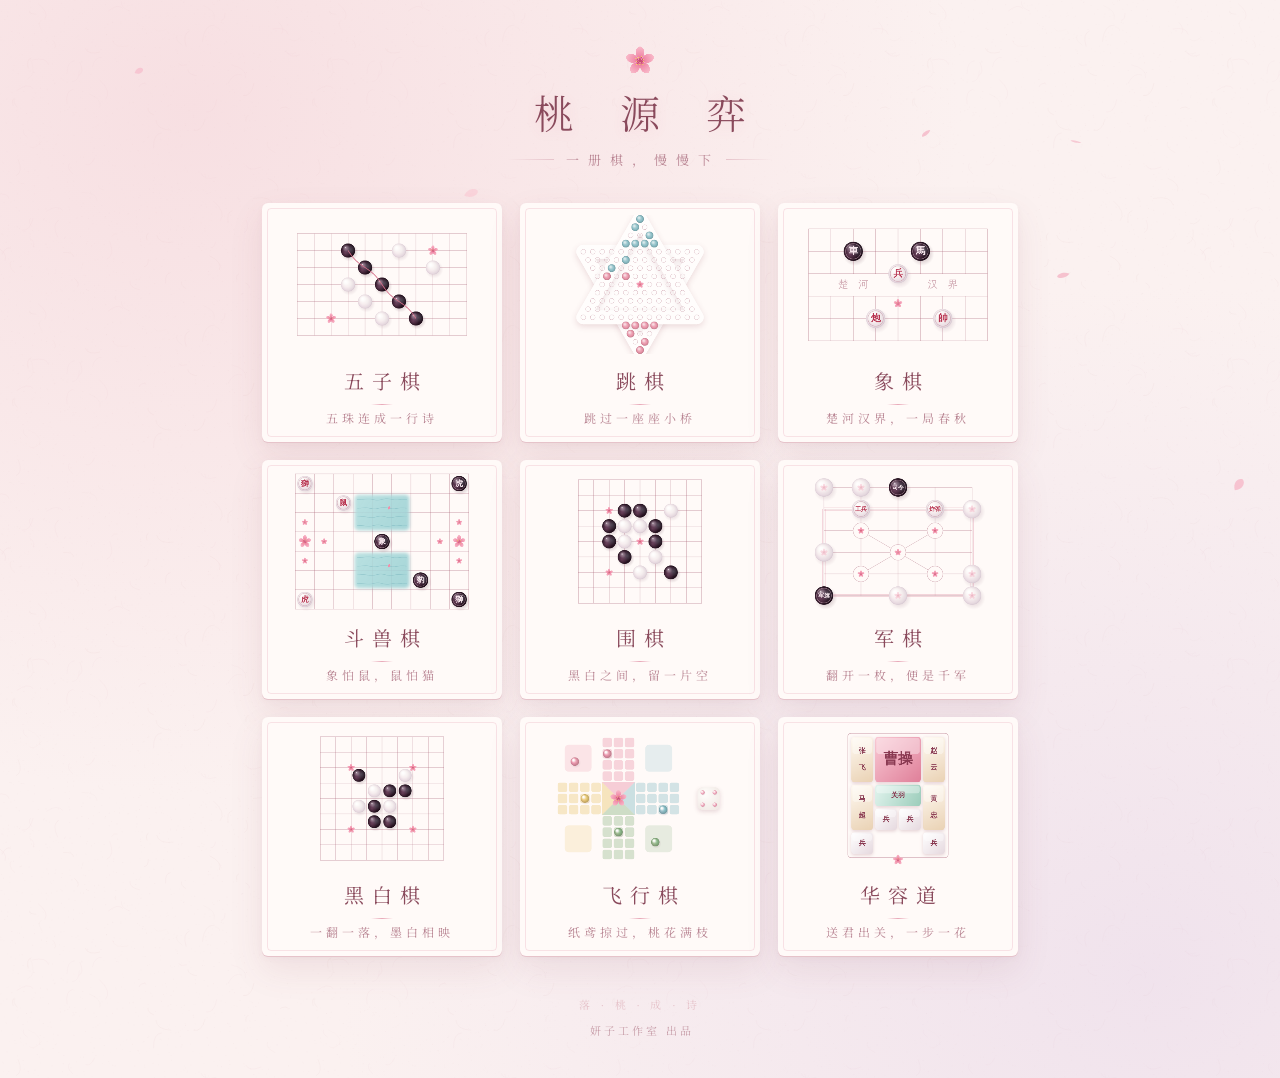
==== commit 1e33931a: "iPhone 复测修复：下拉菜单和弹窗不再跑偏、点外面能收起、飞行棋骰子点数、军棋矮屏一屏放下、小屏首页 - 十个页面：淡入动画播完不再保留 transform，滑动后下拉菜单、规则弹窗、飘落花瓣位置" ====
--- a/index.html
+++ b/index.html
@@ -25,7 +25,7 @@
 body{min-height:100vh;display:flex;flex-direction:column;align-items:center;padding:44px 16px 40px;overflow-x:hidden;
   background:var(--bg);color:var(--ink);font-family:'Noto Serif SC','Songti SC',serif;
   background-image:radial-gradient(ellipse at 15% 10%,rgba(240,190,200,.35),transparent 50%),radial-gradient(ellipse at 90% 90%,rgba(220,200,230,.35),transparent 50%);
-  animation:fadein .9s ease both}
+  animation:fadein .9s ease backwards}
 @keyframes fadein{from{opacity:0;transform:translateY(8px)}to{opacity:1;transform:none}}
 #sky{position:fixed;inset:0;pointer-events:none;z-index:0}
 .title{font-size:40px;font-weight:300;letter-spacing:18px;text-indent:18px;line-height:1.2;text-align:center;position:relative;text-shadow:0 2px 14px rgba(217,87,127,.12)}
@@ -59,6 +59,8 @@
 .name::after{content:'';display:block;width:22px;height:1px;margin:9px auto 0;background:linear-gradient(90deg,transparent,#e8a8b8,transparent)}
 .footer{margin-top:40px;font-size:11px;letter-spacing:4px;color:var(--line);position:relative}
 .studio{margin-top:10px;font-size:11px;letter-spacing:3px;text-indent:3px;color:var(--soft);opacity:.75;user-select:none;position:relative}
+/* 小屏手机（iPhone SE 等 320–360 宽）：标语收紧字距，不折行 */
+@media(max-width:360px){.name{font-size:18px;letter-spacing:5px;text-indent:5px}.tag{font-size:11px;letter-spacing:1px;white-space:nowrap}}
 </style>
 </head>
 <body>
